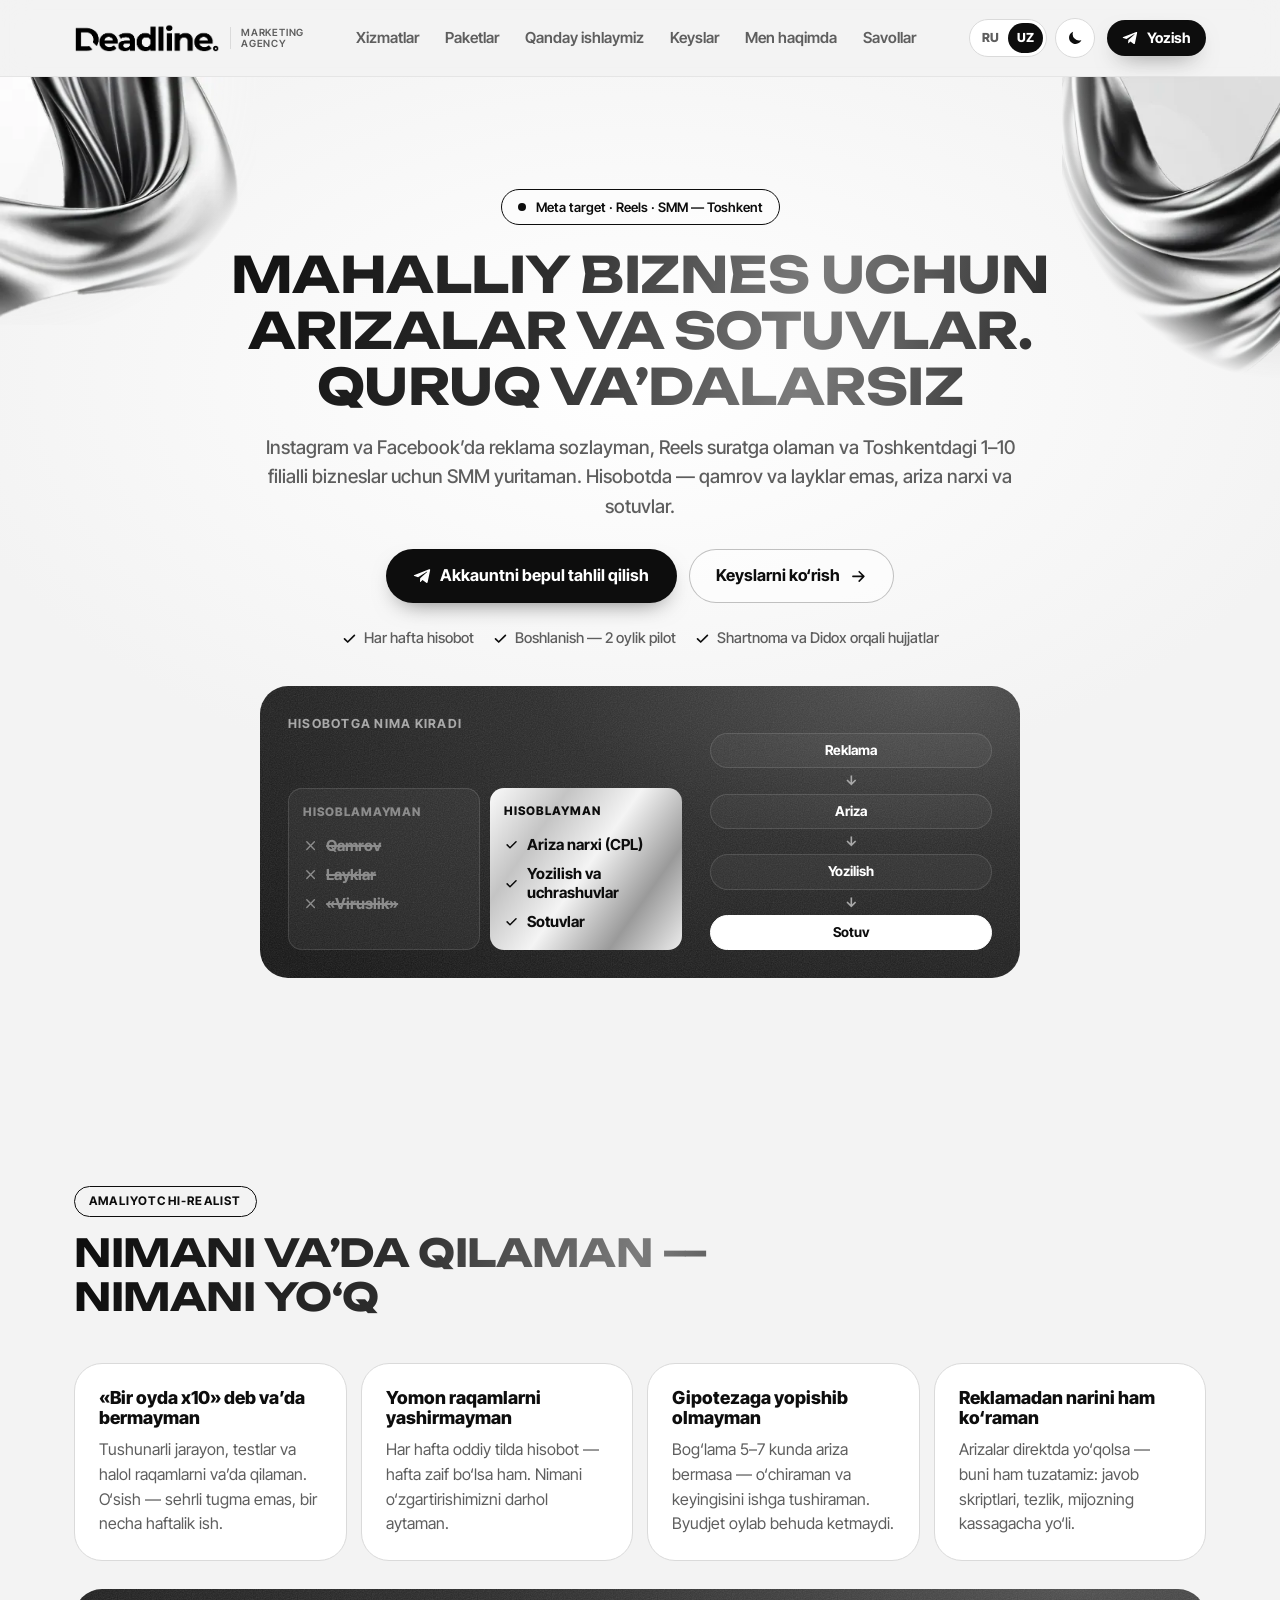
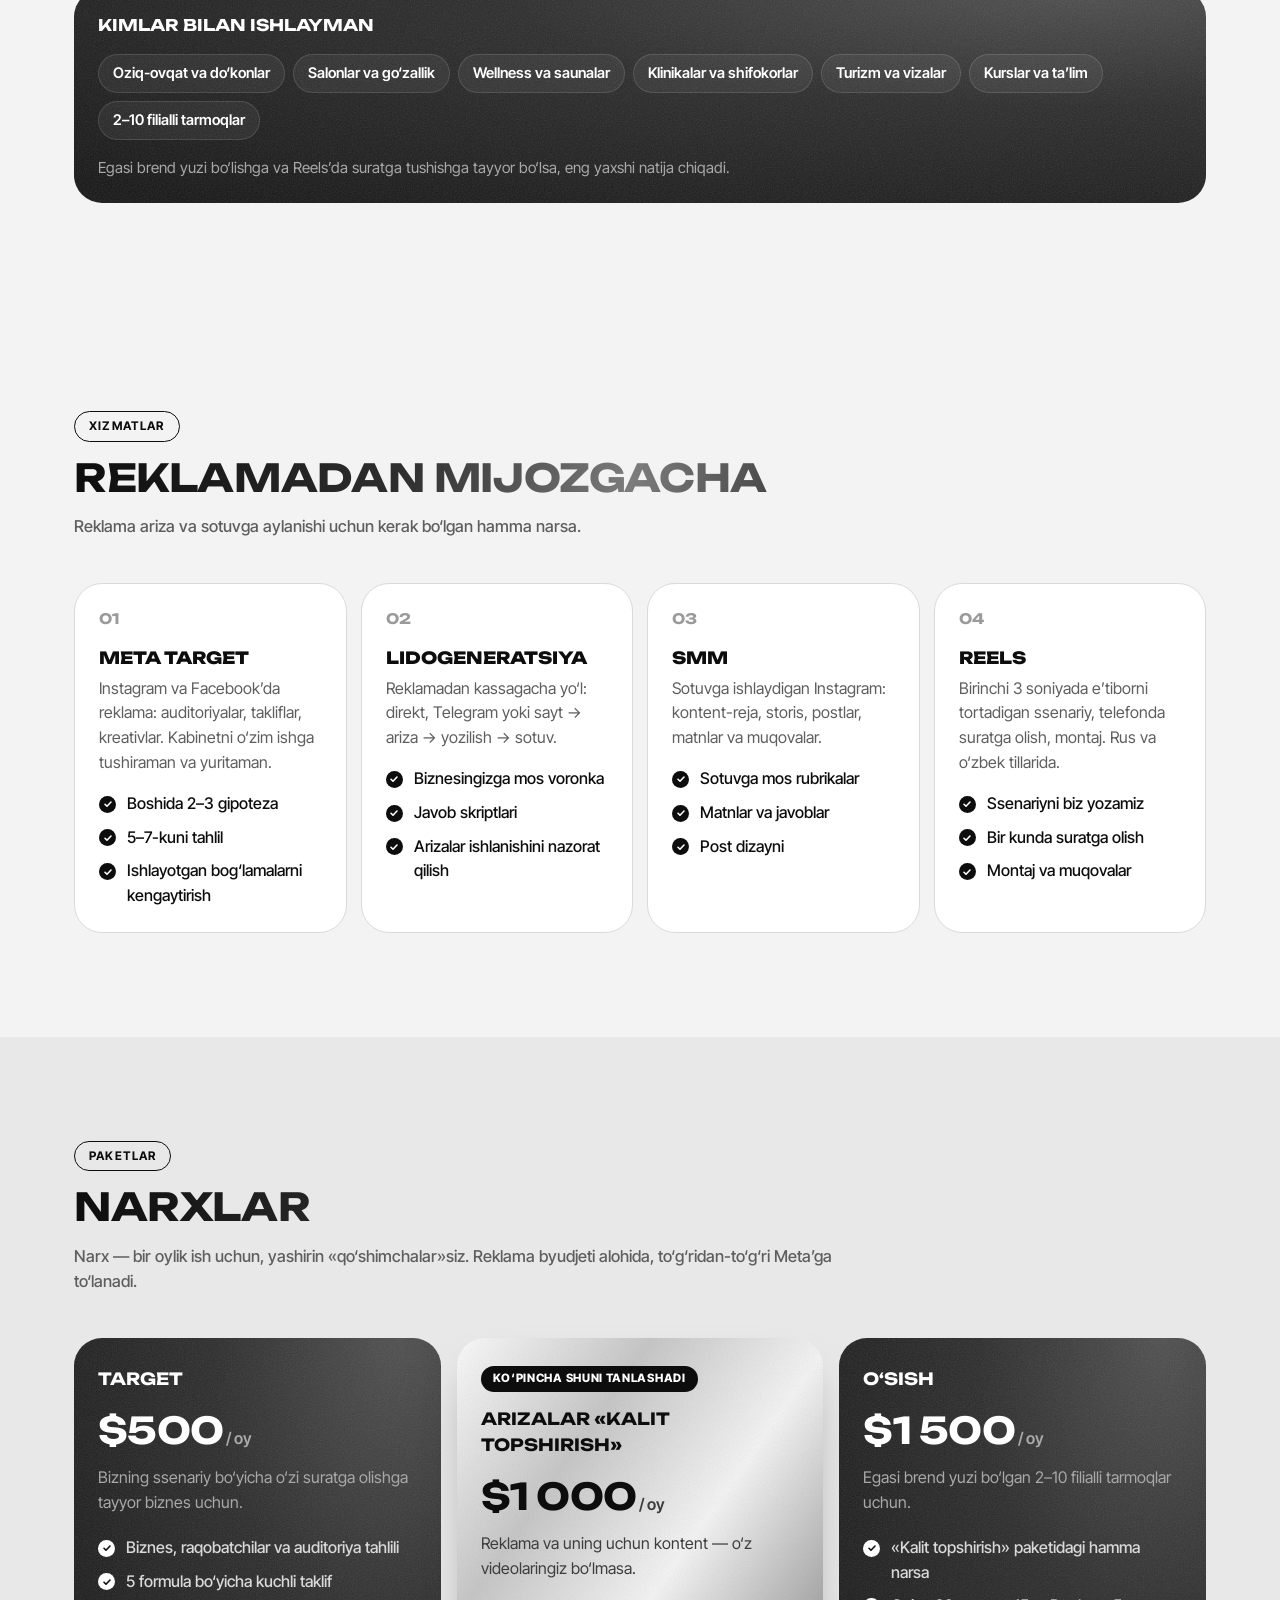
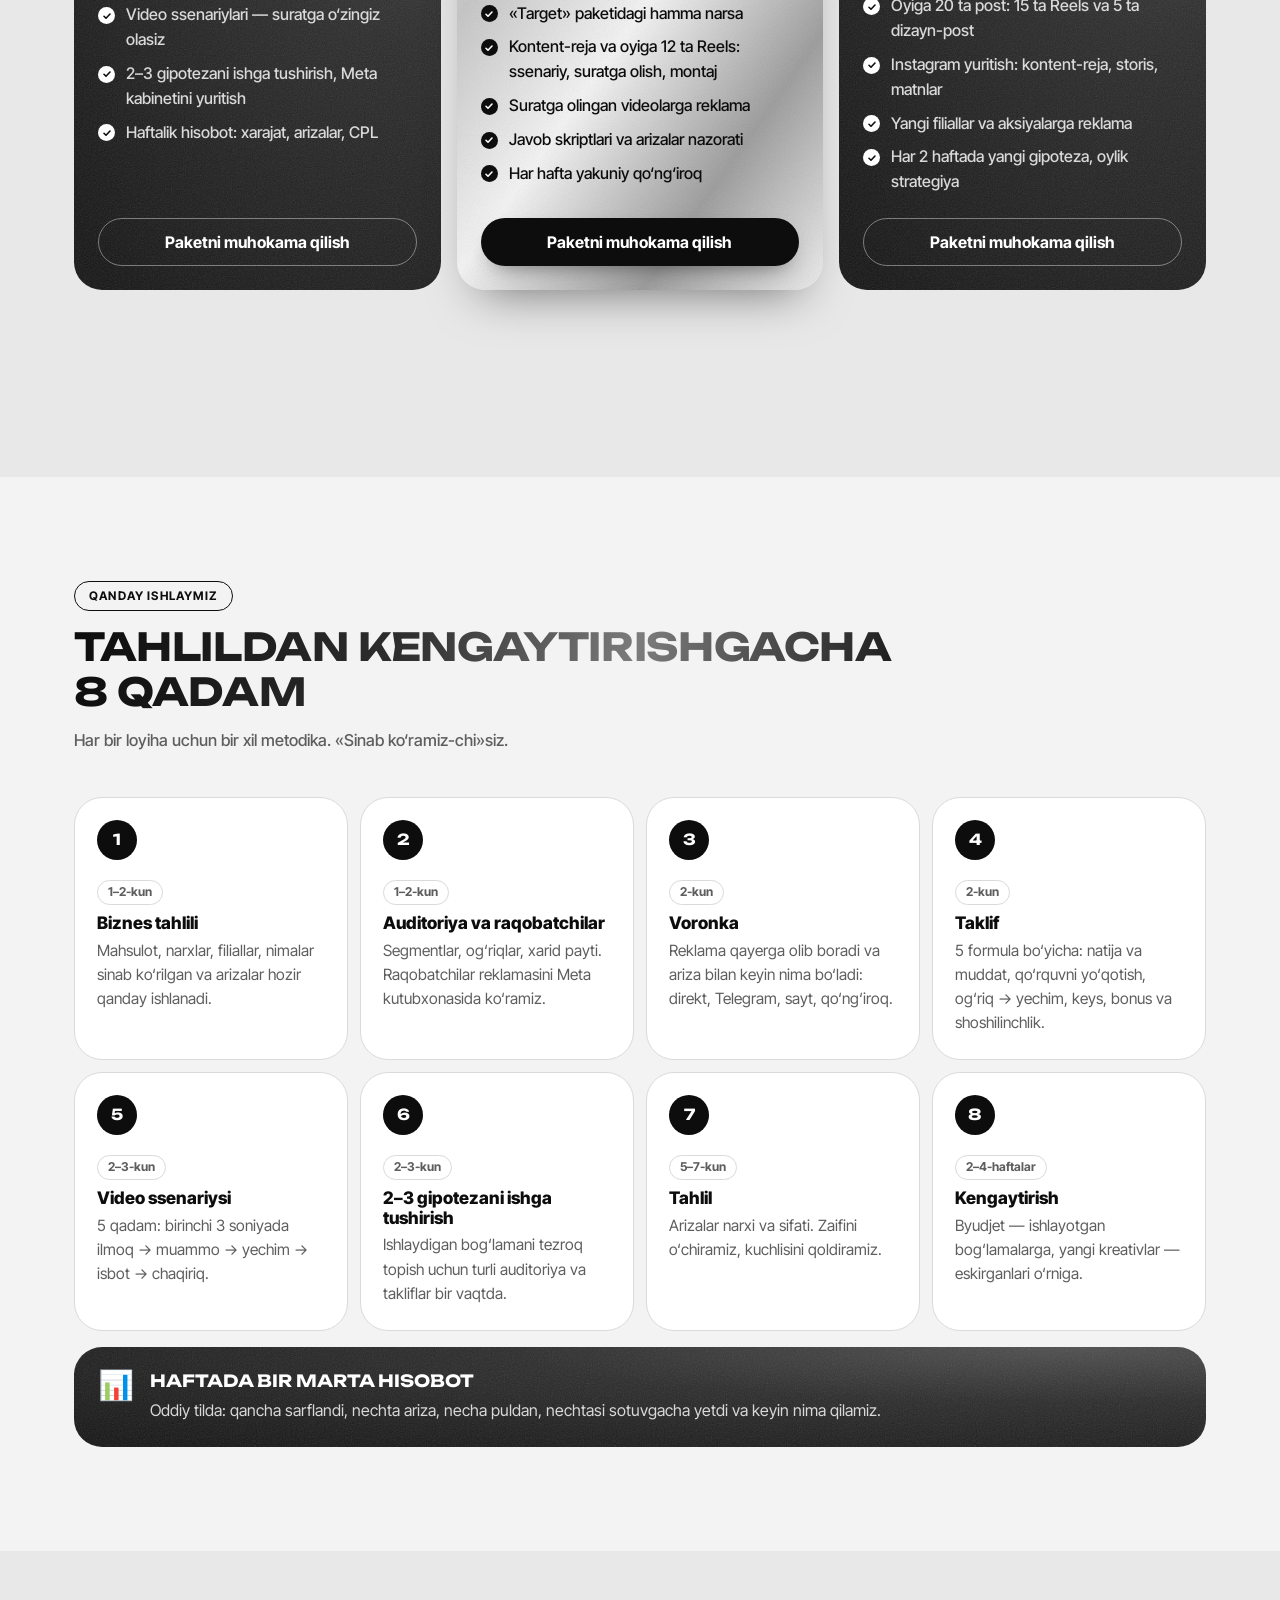
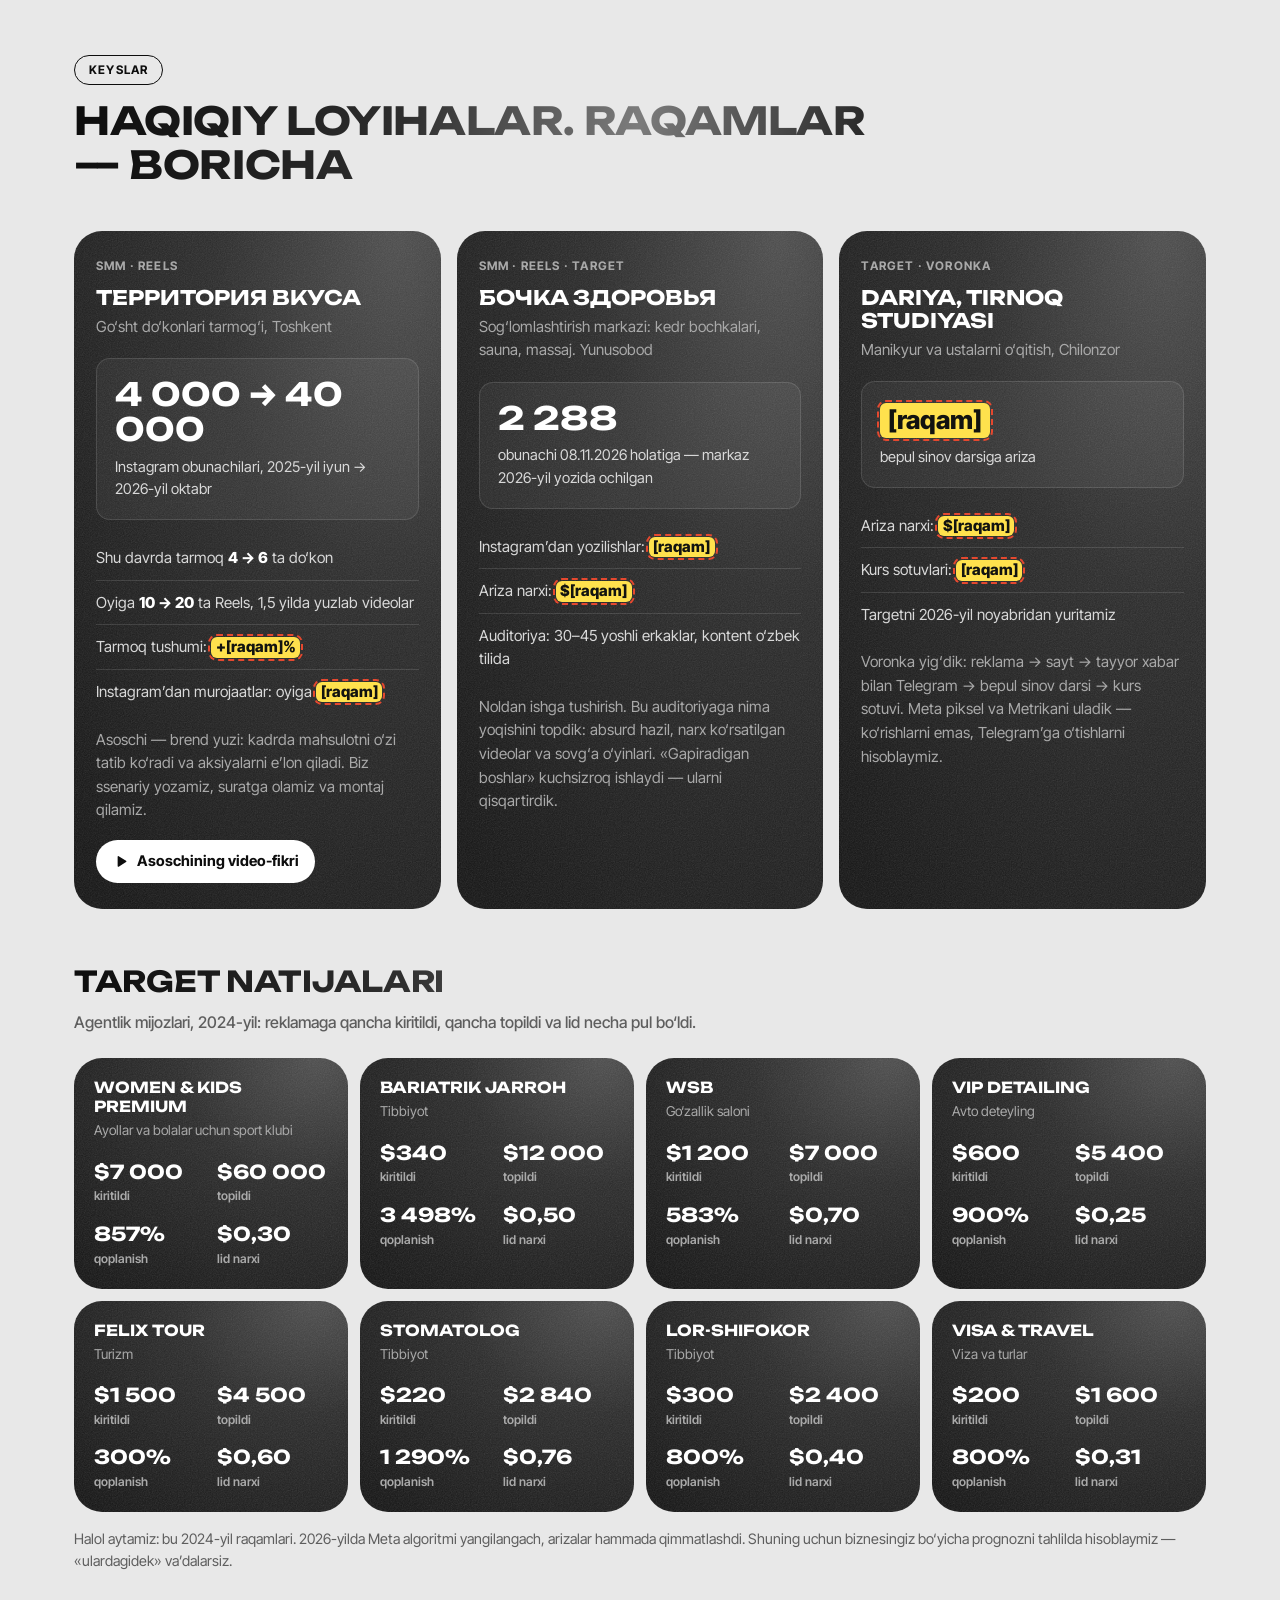
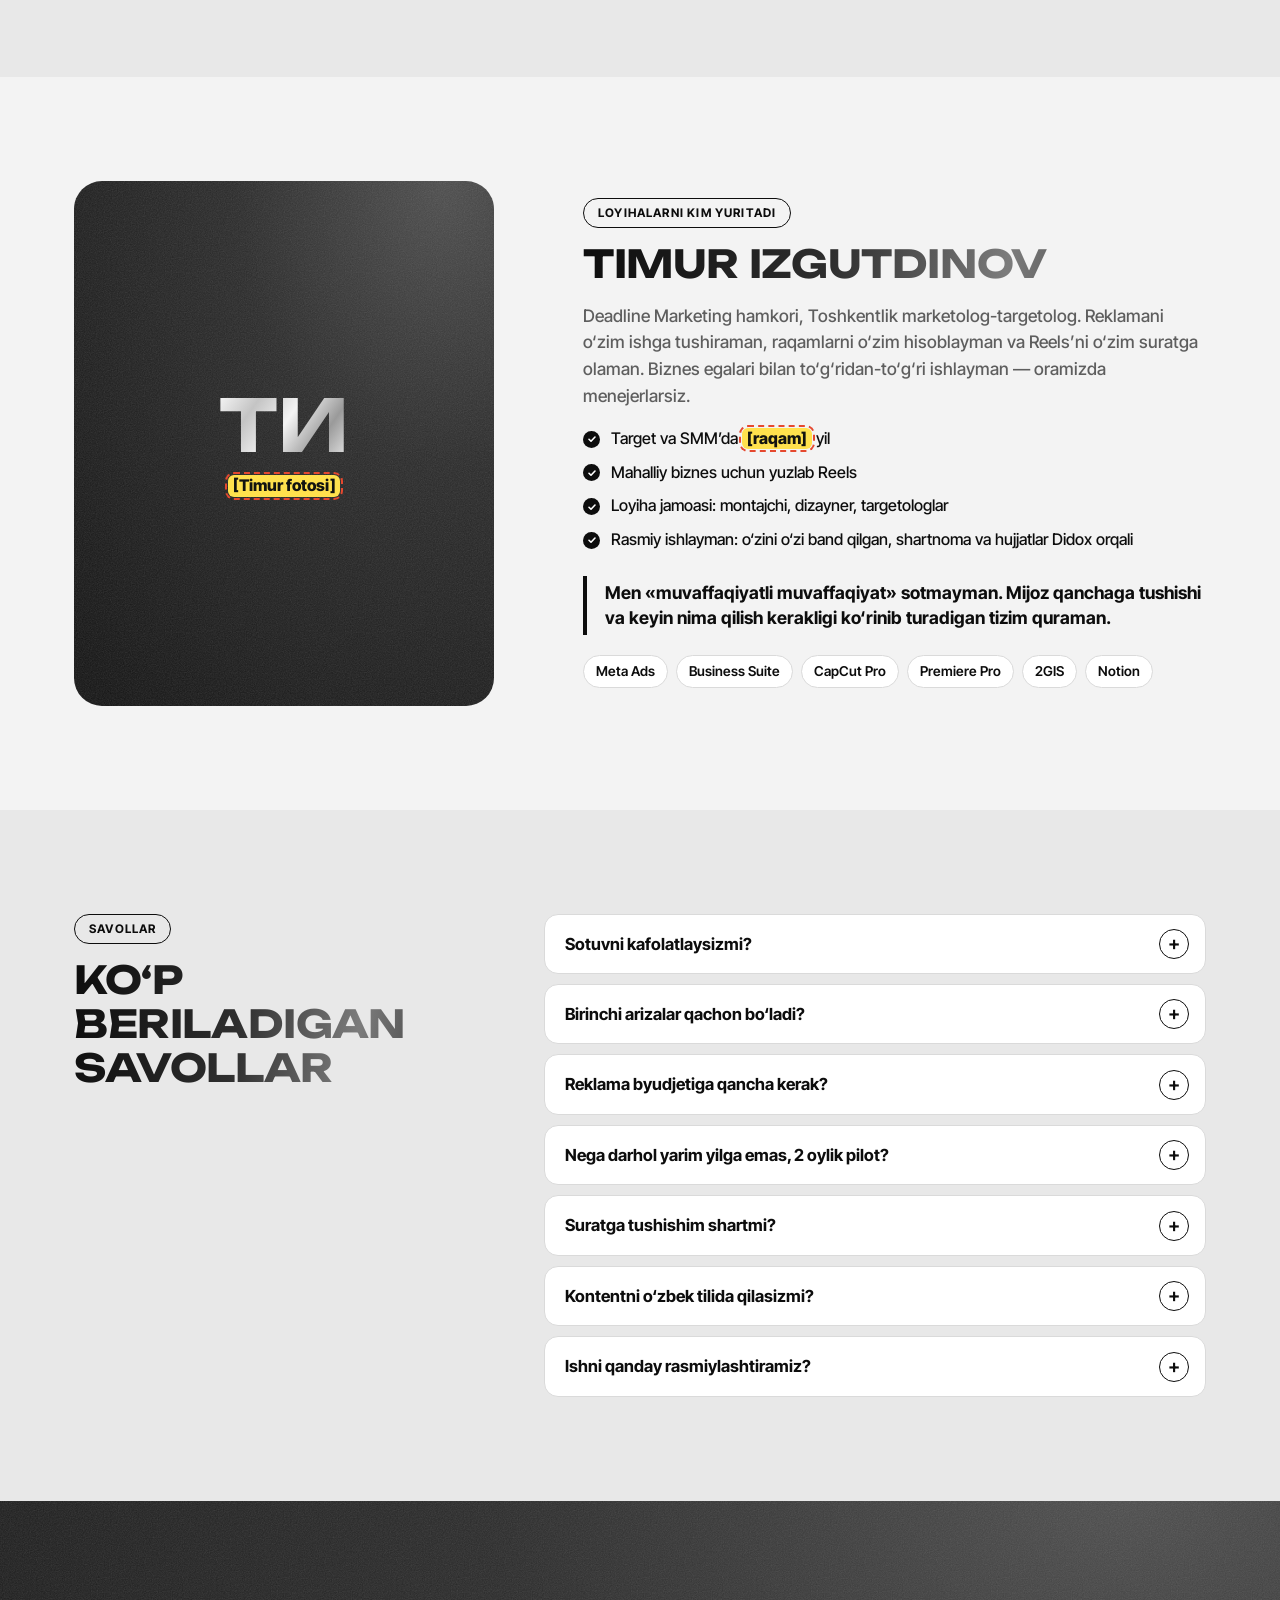
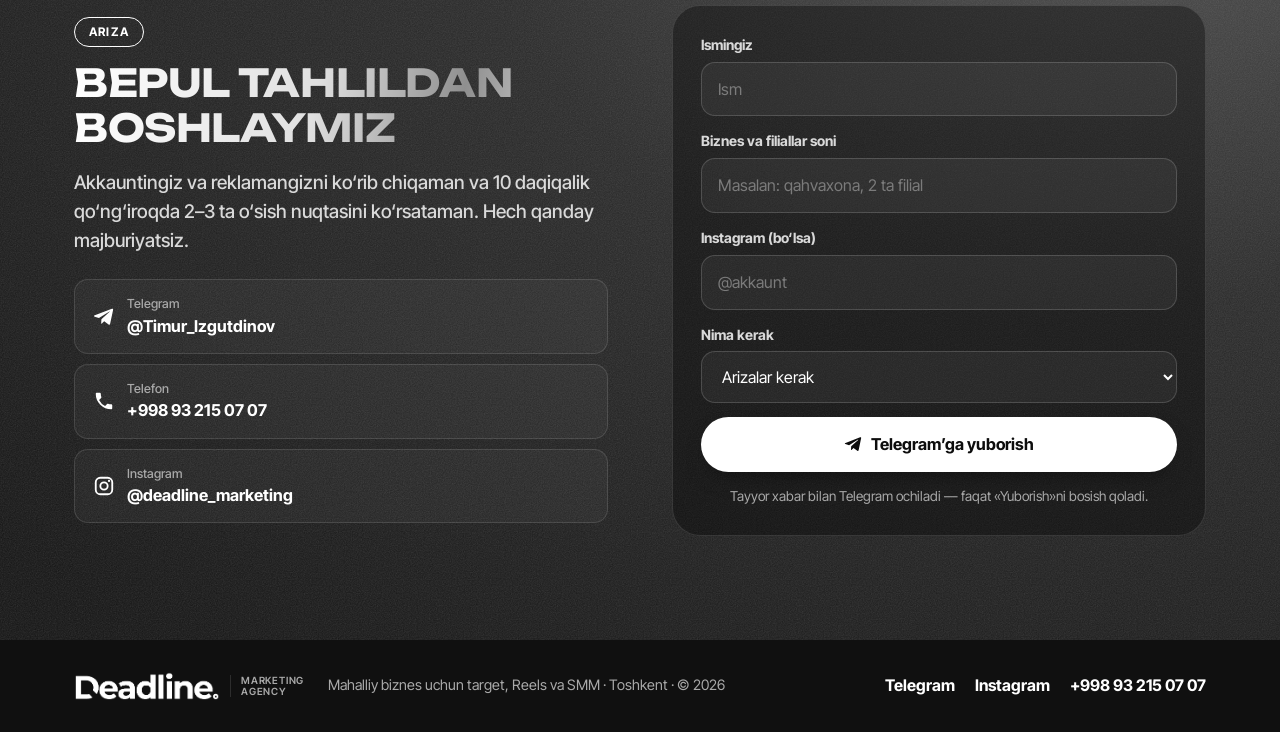
==== uz/index.html @ f88beae6 "Сайт Deadline Marketing: RU и UZ, светлая и тёмная тема Co-Authored-By: Claude Opus 5.5 <noreply@ant" ====
<!doctype html>
<html lang="uz">
<head>
  <meta charset="utf-8">
  <meta name="viewport" content="width=device-width, initial-scale=1">
  <title>Deadline Marketing — Toshkentdagi biznes uchun target, Reels va arizalar</title>
  <meta name="description" content="Deadline Marketing — Toshkentdagi mahalliy biznes uchun lidogeneratsiya: Instagram va Facebook’da target reklama, Reels, SMM. Qamrovni emas, ariza narxi va sotuvni hisoblaymiz.">
  <meta property="og:type" content="website">
  <meta property="og:site_name" content="Deadline Marketing">
  <meta property="og:title" content="Deadline Marketing — Toshkentdagi mahalliy biznes uchun arizalar va sotuvlar">
  <meta property="og:description" content="Meta target, Reels va SMM. Har hafta hisobot: qancha sarflandi, nechta ariza, necha puldan.">
  <meta name="theme-color" content="#f3f3f3">
  <link rel="icon" type="image/png" href="../img/favicon.png">
  <link rel="apple-touch-icon" href="../img/favicon.png">
  <link rel="preconnect" href="https://fonts.googleapis.com">
  <link rel="preconnect" href="https://fonts.gstatic.com" crossorigin>
  <link rel="stylesheet" href="https://fonts.googleapis.com/css2?family=Inter+Tight:wght@400;500;600;700;800&family=Unbounded:wght@500;700&display=swap">
  <link rel="stylesheet" href="../styles.css">
  <link rel="alternate" hreflang="ru" href="https://casper101011.github.io/deadline-marketing/">
  <link rel="alternate" hreflang="uz" href="https://casper101011.github.io/deadline-marketing/uz/">
  <script>(function(){var d=document.documentElement,t=null;d.classList.add('js');try{t=localStorage.getItem('theme')}catch(e){}if(t!=='dark'&&t!=='light')t=window.matchMedia&&matchMedia('(prefers-color-scheme: dark)').matches?'dark':'light';d.setAttribute('data-theme',t)})();</script>
</head>
<body>
  <!-- Ikonkalar -->
  <svg width="0" height="0" style="position:absolute" aria-hidden="true">
    <symbol id="i-tg" viewBox="0 0 24 24"><path fill="currentColor" d="M21.9 4.3 18.7 19.4c-.2 1-.9 1.3-1.7.8l-4.8-3.6-2.3 2.2c-.3.3-.5.5-1 .5l.3-4.9 8.9-8c.4-.3-.1-.5-.6-.2L6.5 13.1l-4.7-1.5c-1-.3-1-1 .2-1.5L20.6 3c.9-.3 1.6.2 1.3 1.3z"/></symbol>
    <symbol id="i-phone" viewBox="0 0 24 24"><path fill="currentColor" d="M6.6 10.8a15.1 15.1 0 0 0 6.6 6.6l2.2-2.2c.3-.3.7-.4 1-.2 1.1.4 2.3.6 3.6.6.6 0 1 .4 1 1V20c0 .6-.4 1-1 1A17 17 0 0 1 3 4c0-.6.4-1 1-1h3.5c.6 0 1 .4 1 1 0 1.3.2 2.5.6 3.6.1.3 0 .7-.2 1l-2.3 2.2z"/></symbol>
    <symbol id="i-ig" viewBox="0 0 24 24"><rect x="3" y="3" width="18" height="18" rx="5" fill="none" stroke="currentColor" stroke-width="2"/><circle cx="12" cy="12" r="4" fill="none" stroke="currentColor" stroke-width="2"/><circle cx="17.5" cy="6.5" r="1.2" fill="currentColor"/></symbol>
    <symbol id="i-play" viewBox="0 0 24 24"><path fill="currentColor" d="M8 5.5v13a1 1 0 0 0 1.5.86l10.4-6.5a1 1 0 0 0 0-1.72L9.5 4.64A1 1 0 0 0 8 5.5z"/></symbol>
    <symbol id="i-arrow" viewBox="0 0 24 24"><path fill="none" stroke="currentColor" stroke-width="2" stroke-linecap="round" stroke-linejoin="round" d="M5 12h14M13 6l6 6-6 6"/></symbol>
    <symbol id="i-check" viewBox="0 0 24 24"><path fill="none" stroke="currentColor" stroke-width="2.4" stroke-linecap="round" stroke-linejoin="round" d="m5 12.5 4.5 4.5L19 7.5"/></symbol>
    <symbol id="i-sun" viewBox="0 0 24 24"><g fill="none" stroke="currentColor" stroke-width="2" stroke-linecap="round"><circle cx="12" cy="12" r="4"/><path d="M12 2v2M12 20v2M4.9 4.9l1.4 1.4M17.7 17.7l1.4 1.4M2 12h2M20 12h2M4.9 19.1l1.4-1.4M17.7 6.3l1.4-1.4"/></g></symbol>
    <symbol id="i-moon" viewBox="0 0 24 24"><path fill="currentColor" d="M20.5 14.5A8.5 8.5 0 0 1 9.5 3.5a8.5 8.5 0 1 0 11 11z"/></symbol>
    <symbol id="i-x" viewBox="0 0 24 24"><path fill="none" stroke="currentColor" stroke-width="2.2" stroke-linecap="round" d="M6 6l12 12M18 6 6 18"/></symbol>
  </svg>

  <header class="site-header">
    <div class="container header-inner">
      <a class="logo" href="#top" aria-label="Deadline Marketing — bosh sahifa">
        <img src="../img/logo-deadline.png" alt="Deadline Marketing" width="339" height="65">
        <span class="logo-sub">Marketing<br>Agency</span>
      </a>
      <nav class="nav" id="nav" aria-label="Bo‘limlar">
        <a href="#services">Xizmatlar</a>
        <a href="#pricing">Paketlar</a>
        <a href="#process">Qanday ishlaymiz</a>
        <a href="#cases">Keyslar</a>
        <a href="#about">Men haqimda</a>
        <a href="#faq">Savollar</a>
      </nav>
      <div class="header-tools">
        <div class="lang" aria-label="Til"><a href="../index.html" lang="ru">RU</a><a href="index.html" aria-current="page" lang="uz">UZ</a></div>
        <button class="theme-toggle" type="button" aria-label="Mavzuni almashtirish: yorug‘ / qorong‘i">
          <svg class="ico i-moon" aria-hidden="true"><use href="#i-moon"/></svg><svg class="ico i-sun" aria-hidden="true"><use href="#i-sun"/></svg>
        </button>
      </div>
      <a class="btn btn-accent btn-sm header-cta" href="https://t.me/Timur_Izgutdinov" data-tg data-tg-text="Assalomu alaykum! Biznesim uchun reklamani muhokama qilmoqchiman." target="_blank" rel="noopener">
        <svg class="ico" aria-hidden="true"><use href="#i-tg"/></svg><span>Yozish</span>
      </a>
      <button class="burger" type="button" aria-label="Menyu" aria-expanded="false" aria-controls="nav">
        <span></span><span></span>
      </button>
    </div>
  </header>

  <main id="top">
    <!-- 1. Birinchi ekran -->
    <section class="hero">
      <img class="chrome chrome-l" src="../img/chrome-left.webp" alt="" width="330" height="320">
      <img class="chrome chrome-r" src="../img/chrome-right.webp" alt="" width="280" height="395">
      <div class="container hero-grid">
        <div class="hero-text">
          <p class="eyebrow"><span class="pulse" aria-hidden="true"></span>Meta target · Reels · SMM — Toshkent</p>
          <h1>Mahalliy biznes uchun arizalar va sotuvlar. <span class="hl">Quruq va’dalarsiz</span></h1>
          <p class="lead">Instagram va Facebook’da reklama sozlayman, Reels suratga olaman va Toshkentdagi 1–10 filialli bizneslar uchun SMM yuritaman. Hisobotda — qamrov va layklar emas, ariza narxi va sotuvlar.</p>
          <div class="hero-actions">
            <a class="btn btn-accent btn-lg" href="https://t.me/Timur_Izgutdinov" data-tg data-tg-text="Assalomu alaykum! Akkauntimni bepul tahlil qilib berishingizni istayman." target="_blank" rel="noopener">
              <svg class="ico" aria-hidden="true"><use href="#i-tg"/></svg>Akkauntni bepul tahlil qilish
            </a>
            <a class="btn btn-ghost btn-lg" href="#cases">Keyslarni ko‘rish<svg class="ico" aria-hidden="true"><use href="#i-arrow"/></svg></a>
          </div>
          <ul class="hero-facts">
            <li><svg class="ico" aria-hidden="true"><use href="#i-check"/></svg>Har hafta hisobot</li>
            <li><svg class="ico" aria-hidden="true"><use href="#i-check"/></svg>Boshlanish — 2 oylik pilot</li>
            <li><svg class="ico" aria-hidden="true"><use href="#i-check"/></svg>Shartnoma va Didox orqali hujjatlar</li>
          </ul>
        </div>

        <aside class="hero-card panel" aria-label="Nimani hisoblayman">
          <p class="hero-card-title">Hisobotga nima kiradi</p>
          <div class="vs">
            <div class="vs-col vs-no">
              <p class="vs-label">Hisoblamayman</p>
              <ul>
                <li><svg class="ico" aria-hidden="true"><use href="#i-x"/></svg><s>Qamrov</s></li>
                <li><svg class="ico" aria-hidden="true"><use href="#i-x"/></svg><s>Layklar</s></li>
                <li><svg class="ico" aria-hidden="true"><use href="#i-x"/></svg><s>«Viruslik»</s></li>
              </ul>
            </div>
            <div class="vs-col vs-yes">
              <p class="vs-label">Hisoblayman</p>
              <ul>
                <li><svg class="ico" aria-hidden="true"><use href="#i-check"/></svg>Ariza narxi (CPL)</li>
                <li><svg class="ico" aria-hidden="true"><use href="#i-check"/></svg>Yozilish va uchrashuvlar</li>
                <li><svg class="ico" aria-hidden="true"><use href="#i-check"/></svg>Sotuvlar</li>
              </ul>
            </div>
          </div>
          <div class="funnel" aria-label="Voronka">
            <span>Reklama</span><i aria-hidden="true">→</i><span>Ariza</span><i aria-hidden="true">→</i><span>Yozilish</span><i aria-hidden="true">→</i><span class="funnel-end">Sotuv</span>
          </div>
        </aside>
      </div>
    </section>

    <!-- 2. Amaliyotchi-realist -->
    <section class="section realist">
      <div class="container">
        <div class="section-head">
          <p class="kicker">Amaliyotchi-realist</p>
          <h2>Nimani va’da qilaman — nimani yo‘q</h2>
        </div>
        <div class="grid-4">
          <article class="mini-card reveal">
            <h3>«Bir oyda x10» deb va’da bermayman</h3>
            <p>Tushunarli jarayon, testlar va halol raqamlarni va’da qilaman. O‘sish — sehrli tugma emas, bir necha haftalik ish.</p>
          </article>
          <article class="mini-card reveal">
            <h3>Yomon raqamlarni yashirmayman</h3>
            <p>Har hafta oddiy tilda hisobot — hafta zaif bo‘lsa ham. Nimani o‘zgartirishimizni darhol aytaman.</p>
          </article>
          <article class="mini-card reveal">
            <h3>Gipotezaga yopishib olmayman</h3>
            <p>Bog‘lama 5–7 kunda ariza bermasa — o‘chiraman va keyingisini ishga tushiraman. Byudjet oylab behuda ketmaydi.</p>
          </article>
          <article class="mini-card reveal">
            <h3>Reklamadan narini ham ko‘raman</h3>
            <p>Arizalar direktda yo‘qolsa — buni ham tuzatamiz: javob skriptlari, tezlik, mijozning kassagacha yo‘li.</p>
          </article>
        </div>
        <div class="for-whom panel reveal">
          <p class="for-title">Kimlar bilan ishlayman</p>
          <ul class="chips">
            <li>Oziq-ovqat va do‘konlar</li>
            <li>Salonlar va go‘zallik</li>
            <li>Wellness va saunalar</li>
            <li>Klinikalar va shifokorlar</li>
            <li>Turizm va vizalar</li>
            <li>Kurslar va ta’lim</li>
            <li>2–10 filialli tarmoqlar</li>
          </ul>
          <p class="for-note">Egasi brend yuzi bo‘lishga va Reels’da suratga tushishga tayyor bo‘lsa, eng yaxshi natija chiqadi.</p>
        </div>
      </div>
    </section>

    <!-- 3. Xizmatlar -->
    <section class="section" id="services">
      <div class="container">
        <div class="section-head">
          <p class="kicker">Xizmatlar</p>
          <h2>Reklamadan mijozgacha</h2>
          <p class="section-sub">Reklama ariza va sotuvga aylanishi uchun kerak bo‘lgan hamma narsa.</p>
        </div>
        <div class="grid-4 services">
          <article class="service reveal">
            <span class="service-num">01</span>
            <h3>Meta target</h3>
            <p>Instagram va Facebook’da reklama: auditoriyalar, takliflar, kreativlar. Kabinetni o‘zim ishga tushiraman va yuritaman.</p>
            <ul class="ticks">
              <li>Boshida 2–3 gipoteza</li>
              <li>5–7-kuni tahlil</li>
              <li>Ishlayotgan bog‘lamalarni kengaytirish</li>
            </ul>
          </article>
          <article class="service reveal">
            <span class="service-num">02</span>
            <h3>Lidogeneratsiya</h3>
            <p>Reklamadan kassagacha yo‘l: direkt, Telegram yoki sayt → ariza → yozilish → sotuv.</p>
            <ul class="ticks">
              <li>Biznesingizga mos voronka</li>
              <li>Javob skriptlari</li>
              <li>Arizalar ishlanishini nazorat qilish</li>
            </ul>
          </article>
          <article class="service reveal">
            <span class="service-num">03</span>
            <h3>SMM</h3>
            <p>Sotuvga ishlaydigan Instagram: kontent-reja, storis, postlar, matnlar va muqovalar.</p>
            <ul class="ticks">
              <li>Sotuvga mos rubrikalar</li>
              <li>Matnlar va javoblar</li>
              <li>Post dizayni</li>
            </ul>
          </article>
          <article class="service reveal">
            <span class="service-num">04</span>
            <h3>Reels</h3>
            <p>Birinchi 3 soniyada e’tiborni tortadigan ssenariy, telefonda suratga olish, montaj. Rus va o‘zbek tillarida.</p>
            <ul class="ticks">
              <li>Ssenariyni biz yozamiz</li>
              <li>Bir kunda suratga olish</li>
              <li>Montaj va muqovalar</li>
            </ul>
          </article>
        </div>
      </div>
    </section>

    <!-- 4. Paketlar -->
    <section class="section section-alt" id="pricing">
      <div class="container">
        <div class="section-head">
          <p class="kicker">Paketlar</p>
          <h2>Narxlar</h2>
          <p class="section-sub">Narx — bir oylik ish uchun, yashirin «qo‘shimchalar»siz. Reklama byudjeti alohida, to‘g‘ridan-to‘g‘ri Meta’ga to‘lanadi.</p>
        </div>
        <div class="pricing">
          <article class="plan panel reveal">
            <p class="plan-name">Target</p>
            <p class="plan-price"><span>$500</span> / oy</p>
            <p class="plan-for">Bizning ssenariy bo‘yicha o‘zi suratga olishga tayyor biznes uchun.</p>
            <ul class="ticks">
              <li>Biznes, raqobatchilar va auditoriya tahlili</li>
              <li>5 formula bo‘yicha kuchli taklif</li>
              <li>Video ssenariylari — suratga o‘zingiz olasiz</li>
              <li>2–3 gipotezani ishga tushirish, Meta kabinetini yuritish</li>
              <li>Haftalik hisobot: xarajat, arizalar, CPL</li>
            </ul>
            <a class="btn btn-dark btn-block" href="https://t.me/Timur_Izgutdinov" data-tg data-tg-text="Assalomu alaykum! «Target» paketi ($500) qiziqtiradi." target="_blank" rel="noopener">Paketni muhokama qilish</a>
          </article>

          <article class="plan panel plan-featured reveal">
            <p class="plan-badge">Ko‘pincha shuni tanlashadi</p>
            <p class="plan-name">Arizalar «kalit topshirish»</p>
            <p class="plan-price"><span>$1 000</span> / oy</p>
            <p class="plan-for">Reklama va uning uchun kontent — o‘z videolaringiz bo‘lmasa.</p>
            <ul class="ticks">
              <li>«Target» paketidagi hamma narsa</li>
              <li>Kontent-reja va oyiga 12 ta Reels: ssenariy, suratga olish, montaj</li>
              <li>Suratga olingan videolarga reklama</li>
              <li>Javob skriptlari va arizalar nazorati</li>
              <li>Har hafta yakuniy qo‘ng‘iroq</li>
            </ul>
            <a class="btn btn-accent btn-block" href="https://t.me/Timur_Izgutdinov" data-tg data-tg-text="Assalomu alaykum! «Kalit topshirish» paketi ($1 000) qiziqtiradi." target="_blank" rel="noopener">Paketni muhokama qilish</a>
          </article>

          <article class="plan panel reveal">
            <p class="plan-name">O‘sish</p>
            <p class="plan-price"><span>$1 500</span> / oy</p>
            <p class="plan-for">Egasi brend yuzi bo‘lgan 2–10 filialli tarmoqlar uchun.</p>
            <ul class="ticks">
              <li>«Kalit topshirish» paketidagi hamma narsa</li>
              <li>Oyiga 20 ta post: 15 ta Reels va 5 ta dizayn-post</li>
              <li>Instagram yuritish: kontent-reja, storis, matnlar</li>
              <li>Yangi filiallar va aksiyalarga reklama</li>
              <li>Har 2 haftada yangi gipoteza, oylik strategiya</li>
            </ul>
            <a class="btn btn-dark btn-block" href="https://t.me/Timur_Izgutdinov" data-tg data-tg-text="Assalomu alaykum! «O‘sish» paketi ($1 500) qiziqtiradi." target="_blank" rel="noopener">Paketni muhokama qilish</a>
          </article>
        </div>
        <div class="pilot reveal">
          <p><strong>Qanday boshlaymiz:</strong> akkauntni bepul tahlil → 2 oylik pilot → raqamlar sizni qoniqtirsa, 6 oylik shartnoma.</p>
        </div>
      </div>
    </section>

    <!-- 5. Qanday ishlaymiz -->
    <section class="section" id="process">
      <div class="container">
        <div class="section-head">
          <p class="kicker">Qanday ishlaymiz</p>
          <h2>Tahlildan kengaytirishgacha 8 qadam</h2>
          <p class="section-sub">Har bir loyiha uchun bir xil metodika. «Sinab ko‘ramiz-chi»siz.</p>
        </div>
        <ol class="steps">
          <li class="step reveal">
            <span class="step-tag">1–2-kun</span>
            <h3>Biznes tahlili</h3>
            <p>Mahsulot, narxlar, filiallar, nimalar sinab ko‘rilgan va arizalar hozir qanday ishlanadi.</p>
          </li>
          <li class="step reveal">
            <span class="step-tag">1–2-kun</span>
            <h3>Auditoriya va raqobatchilar</h3>
            <p>Segmentlar, og‘riqlar, xarid payti. Raqobatchilar reklamasini Meta kutubxonasida ko‘ramiz.</p>
          </li>
          <li class="step reveal">
            <span class="step-tag">2-kun</span>
            <h3>Voronka</h3>
            <p>Reklama qayerga olib boradi va ariza bilan keyin nima bo‘ladi: direkt, Telegram, sayt, qo‘ng‘iroq.</p>
          </li>
          <li class="step reveal">
            <span class="step-tag">2-kun</span>
            <h3>Taklif</h3>
            <p>5 formula bo‘yicha: natija va muddat, qo‘rquvni yo‘qotish, og‘riq → yechim, keys, bonus va shoshilinchlik.</p>
          </li>
          <li class="step reveal">
            <span class="step-tag">2–3-kun</span>
            <h3>Video ssenariysi</h3>
            <p>5 qadam: birinchi 3 soniyada ilmoq → muammo → yechim → isbot → chaqiriq.</p>
          </li>
          <li class="step reveal">
            <span class="step-tag">2–3-kun</span>
            <h3>2–3 gipotezani ishga tushirish</h3>
            <p>Ishlaydigan bog‘lamani tezroq topish uchun turli auditoriya va takliflar bir vaqtda.</p>
          </li>
          <li class="step reveal">
            <span class="step-tag">5–7-kun</span>
            <h3>Tahlil</h3>
            <p>Arizalar narxi va sifati. Zaifini o‘chiramiz, kuchlisini qoldiramiz.</p>
          </li>
          <li class="step reveal">
            <span class="step-tag">2–4-haftalar</span>
            <h3>Kengaytirish</h3>
            <p>Byudjet — ishlayotgan bog‘lamalarga, yangi kreativlar — eskirganlari o‘rniga.</p>
          </li>
        </ol>
        <div class="report panel reveal">
          <div class="report-icon" aria-hidden="true">📊</div>
          <div>
            <h3>Haftada bir marta hisobot</h3>
            <p>Oddiy tilda: qancha sarflandi, nechta ariza, necha puldan, nechtasi sotuvgacha yetdi va keyin nima qilamiz.</p>
          </div>
        </div>
      </div>
    </section>

    <!-- 6. Keyslar -->
    <section class="section section-alt" id="cases">
      <div class="container">
        <div class="section-head">
          <p class="kicker">Keyslar</p>
          <h2>Haqiqiy loyihalar. Raqamlar — boricha</h2>
        </div>
        <div class="cases">
          <article class="case panel reveal">
            <p class="case-tags">SMM · Reels</p>
            <h3>Территория Вкуса</h3>
            <p class="case-sub">Go‘sht do‘konlari tarmog‘i, Toshkent</p>
            <div class="case-big">
              <p class="case-num">4 000 → 40 000</p>
              <p class="case-num-label">Instagram obunachilari, 2025-yil iyun → 2026-yil oktabr</p>
            </div>
            <ul class="case-stats">
              <li>Shu davrda tarmoq <b>4 → 6</b> ta do‘kon</li>
              <li>Oyiga <b>10 → 20</b> ta Reels, 1,5 yilda yuzlab videolar</li>
              <li>Tarmoq tushumi: <span class="ph">+[raqam]%</span></li>
              <li>Instagram’dan murojaatlar: oyiga <span class="ph">[raqam]</span></li>
            </ul>
            <p class="case-text">Asoschi — brend yuzi: kadrda mahsulotni o‘zi tatib ko‘radi va aksiyalarni e’lon qiladi. Biz ssenariy yozamiz, suratga olamiz va montaj qilamiz.</p>
            <a class="case-link" href="https://www.instagram.com/deadline_marketing/reel/DZCwzDatyb3/" target="_blank" rel="noopener"><svg class="ico" aria-hidden="true"><use href="#i-play"/></svg>Asoschining video-fikri</a>
          </article>

          <article class="case panel reveal">
            <p class="case-tags">SMM · Reels · Target</p>
            <h3>Бочка здоровья</h3>
            <p class="case-sub">Sog‘lomlashtirish markazi: kedr bochkalari, sauna, massaj. Yunusobod</p>
            <div class="case-big">
              <p class="case-num">2 288</p>
              <p class="case-num-label">obunachi 08.11.2026 holatiga — markaz 2026-yil yozida ochilgan</p>
            </div>
            <ul class="case-stats">
              <li>Instagram’dan yozilishlar: <span class="ph">[raqam]</span></li>
              <li>Ariza narxi: <span class="ph">$[raqam]</span></li>
              <li>Auditoriya: 30–45 yoshli erkaklar, kontent o‘zbek tilida</li>
            </ul>
            <p class="case-text">Noldan ishga tushirish. Bu auditoriyaga nima yoqishini topdik: absurd hazil, narx ko‘rsatilgan videolar va sovg‘a o‘yinlari. «Gapiradigan boshlar» kuchsizroq ishlaydi — ularni qisqartirdik.</p>
          </article>

          <article class="case panel reveal">
            <p class="case-tags">Target · Voronka</p>
            <h3>Dariya, tirnoq studiyasi</h3>
            <p class="case-sub">Manikyur va ustalarni o‘qitish, Chilonzor</p>
            <div class="case-big">
              <p class="case-num"><span class="ph">[raqam]</span></p>
              <p class="case-num-label">bepul sinov darsiga ariza</p>
            </div>
            <ul class="case-stats">
              <li>Ariza narxi: <span class="ph">$[raqam]</span></li>
              <li>Kurs sotuvlari: <span class="ph">[raqam]</span></li>
              <li>Targetni 2026-yil noyabridan yuritamiz</li>
            </ul>
            <p class="case-text">Voronka yig‘dik: reklama → sayt → tayyor xabar bilan Telegram → bepul sinov darsi → kurs sotuvi. Meta piksel va Metrikani uladik — ko‘rishlarni emas, Telegram’ga o‘tishlarni hisoblaymiz.</p>
          </article>
        </div>

        <!-- Target natijalari (agentlik KP’sidan) -->
        <div class="results-head reveal">
          <h3 class="title">Target natijalari</h3>
          <p>Agentlik mijozlari, 2024-yil: reklamaga qancha kiritildi, qancha topildi va lid necha pul bo‘ldi.</p>
        </div>
        <div class="results">
          <article class="result panel reveal">
            <h3>Women &amp; Kids Premium</h3>
            <p class="result-niche">Ayollar va bolalar uchun sport klubi</p>
            <dl>
              <div><dt>kiritildi</dt><dd>$7 000</dd></div>
              <div><dt>topildi</dt><dd>$60 000</dd></div>
              <div><dt>qoplanish</dt><dd>857%</dd></div>
              <div><dt>lid narxi</dt><dd>$0,30</dd></div>
            </dl>
          </article>
          <article class="result panel reveal">
            <h3>Bariatrik jarroh</h3>
            <p class="result-niche">Tibbiyot</p>
            <dl>
              <div><dt>kiritildi</dt><dd>$340</dd></div>
              <div><dt>topildi</dt><dd>$12 000</dd></div>
              <div><dt>qoplanish</dt><dd>3 498%</dd></div>
              <div><dt>lid narxi</dt><dd>$0,50</dd></div>
            </dl>
          </article>
          <article class="result panel reveal">
            <h3>WSB</h3>
            <p class="result-niche">Go‘zallik saloni</p>
            <dl>
              <div><dt>kiritildi</dt><dd>$1 200</dd></div>
              <div><dt>topildi</dt><dd>$7 000</dd></div>
              <div><dt>qoplanish</dt><dd>583%</dd></div>
              <div><dt>lid narxi</dt><dd>$0,70</dd></div>
            </dl>
          </article>
          <article class="result panel reveal">
            <h3>VIP Detailing</h3>
            <p class="result-niche">Avto deteyling</p>
            <dl>
              <div><dt>kiritildi</dt><dd>$600</dd></div>
              <div><dt>topildi</dt><dd>$5 400</dd></div>
              <div><dt>qoplanish</dt><dd>900%</dd></div>
              <div><dt>lid narxi</dt><dd>$0,25</dd></div>
            </dl>
          </article>
          <article class="result panel reveal">
            <h3>Felix Tour</h3>
            <p class="result-niche">Turizm</p>
            <dl>
              <div><dt>kiritildi</dt><dd>$1 500</dd></div>
              <div><dt>topildi</dt><dd>$4 500</dd></div>
              <div><dt>qoplanish</dt><dd>300%</dd></div>
              <div><dt>lid narxi</dt><dd>$0,60</dd></div>
            </dl>
          </article>
          <article class="result panel reveal">
            <h3>Stomatolog</h3>
            <p class="result-niche">Tibbiyot</p>
            <dl>
              <div><dt>kiritildi</dt><dd>$220</dd></div>
              <div><dt>topildi</dt><dd>$2 840</dd></div>
              <div><dt>qoplanish</dt><dd>1 290%</dd></div>
              <div><dt>lid narxi</dt><dd>$0,76</dd></div>
            </dl>
          </article>
          <article class="result panel reveal">
            <h3>LOR-shifokor</h3>
            <p class="result-niche">Tibbiyot</p>
            <dl>
              <div><dt>kiritildi</dt><dd>$300</dd></div>
              <div><dt>topildi</dt><dd>$2 400</dd></div>
              <div><dt>qoplanish</dt><dd>800%</dd></div>
              <div><dt>lid narxi</dt><dd>$0,40</dd></div>
            </dl>
          </article>
          <article class="result panel reveal">
            <h3>Visa &amp; Travel</h3>
            <p class="result-niche">Viza va turlar</p>
            <dl>
              <div><dt>kiritildi</dt><dd>$200</dd></div>
              <div><dt>topildi</dt><dd>$1 600</dd></div>
              <div><dt>qoplanish</dt><dd>800%</dd></div>
              <div><dt>lid narxi</dt><dd>$0,31</dd></div>
            </dl>
          </article>
        </div>
        <p class="results-note reveal">Halol aytamiz: bu 2024-yil raqamlari. 2026-yilda Meta algoritmi yangilangach, arizalar hammada qimmatlashdi. Shuning uchun biznesingiz bo‘yicha prognozni tahlilda hisoblaymiz — «ulardagidek» va’dalarsiz.</p>
      </div>
    </section>

    <!-- 7. Men haqimda -->
    <section class="section" id="about">
      <div class="container about">
        <div class="about-photo reveal">
          <div class="photo-ph panel">
            <span class="photo-initials">ТИ</span>
            <span class="ph">[Timur fotosi]</span>
          </div>
        </div>
        <div class="about-text reveal">
          <p class="kicker">Loyihalarni kim yuritadi</p>
          <h2>Timur Izgutdinov</h2>
          <p class="about-lead">Deadline Marketing hamkori, Toshkentlik marketolog-targetolog. Reklamani o‘zim ishga tushiraman, raqamlarni o‘zim hisoblayman va Reels’ni o‘zim suratga olaman. Biznes egalari bilan to‘g‘ridan-to‘g‘ri ishlayman — oramizda menejerlarsiz.</p>
          <ul class="ticks">
            <li>Target va SMM’da <span class="ph">[raqam]</span> yil</li>
            <li>Mahalliy biznes uchun yuzlab Reels</li>
            <li>Loyiha jamoasi: montajchi, dizayner, targetologlar</li>
            <li>Rasmiy ishlayman: o‘zini o‘zi band qilgan, shartnoma va hujjatlar Didox orqali</li>
          </ul>
          <blockquote class="quote">Men «muvaffaqiyatli muvaffaqiyat» sotmayman. Mijoz qanchaga tushishi va keyin nima qilish kerakligi ko‘rinib turadigan tizim quraman.</blockquote>
          <ul class="chips chips-sm" aria-label="Asboblar">
            <li>Meta Ads</li><li>Business Suite</li><li>CapCut Pro</li><li>Premiere Pro</li><li>2GIS</li><li>Notion</li>
          </ul>
        </div>
      </div>
    </section>

    <!-- 8. Savollar -->
    <section class="section section-alt" id="faq">
      <div class="container faq-wrap">
        <div class="section-head">
          <p class="kicker">Savollar</p>
          <h2>Ko‘p beriladigan savollar</h2>
        </div>
        <div class="faq">
          <details>
            <summary>Sotuvni kafolatlaysizmi?</summary>
            <p>Jarayon va har haftalik halol raqamlarni kafolatlayman. Sotuv sizga ham bog‘liq: javob tezligi, narx, servis. Shuning uchun faqat reklamani emas, butun voronkani ko‘raman.</p>
          </details>
          <details>
            <summary>Birinchi arizalar qachon bo‘ladi?</summary>
            <p>Birinchi ma’lumotlar — ishga tushirilgandan keyingi dastlabki kunlarda. Gipotezalar bo‘yicha xulosani 5–7-kuni qilamiz. Ishlaydigan bog‘lamani 2 oylik pilot davomida izlaymiz.</p>
          </details>
          <details>
            <summary>Reklama byudjetiga qancha kerak?</summary>
            <p>Tahlildan keyin qo‘ng‘iroqda hisoblaymiz — sohangiz va mahsulot narxidan kelib chiqib. Byudjetni to‘g‘ridan-to‘g‘ri Meta’ga to‘laysiz, u paket narxiga kirmaydi.</p>
          </details>
          <details>
            <summary>Nega darhol yarim yilga emas, 2 oylik pilot?</summary>
            <p>Uzoq majburiyatlardan oldin raqamlarni ko‘rishingiz uchun. Natija qoniqtirsa — 6 oyga uzaytiramiz. Bo‘lmasa — xafagarchiliksiz xayrlashamiz.</p>
          </details>
          <details>
            <summary>Suratga tushishim shartmi?</summary>
            <p>Yo‘q, lekin egasi kadrda bo‘lsa, kontent kuchliroq ishlaydi — buni «Территория Вкуса» keysida ko‘rish mumkin. Istamasangiz, mahsulot, jarayon va jamoani suratga olamiz.</p>
          </details>
          <details>
            <summary>Kontentni o‘zbek tilida qilasizmi?</summary>
            <p>Ha. Masalan, «Бочка здоровья»da butun kontent o‘zbek tilida. Tilni auditoriyangizga qarab tanlaymiz.</p>
          </details>
          <details>
            <summary>Ishni qanday rasmiylashtiramiz?</summary>
            <p>Shartnoma, rasmiy to‘lov (men o‘zini o‘zi band qilganman), yakuniy hujjatlar Didox orqali.</p>
          </details>
        </div>
      </div>
    </section>

    <!-- 9. Ariza -->
    <section class="section section-dark contact" id="contact">
      <div class="container contact-grid">
        <div class="contact-text">
          <p class="kicker">Ariza</p>
          <h2>Bepul tahlildan boshlaymiz</h2>
          <p class="lead">Akkauntingiz va reklamangizni ko‘rib chiqaman va 10 daqiqalik qo‘ng‘iroqda 2–3 ta o‘sish nuqtasini ko‘rsataman. Hech qanday majburiyatsiz.</p>
          <div class="contacts">
            <a href="https://t.me/Timur_Izgutdinov" data-tg data-tg-text="Assalomu alaykum! Akkauntimni bepul tahlil qilib berishingizni istayman." target="_blank" rel="noopener">
              <svg class="ico" aria-hidden="true"><use href="#i-tg"/></svg><span><small>Telegram</small>@Timur_Izgutdinov</span>
            </a>
            <a href="tel:+998932150707">
              <svg class="ico" aria-hidden="true"><use href="#i-phone"/></svg><span><small>Telefon</small>+998 93 215 07 07</span>
            </a>
            <a href="https://www.instagram.com/deadline_marketing/" target="_blank" rel="noopener">
              <svg class="ico" aria-hidden="true"><use href="#i-ig"/></svg><span><small>Instagram</small>@deadline_marketing</span>
            </a>
          </div>
        </div>
        <form class="form" id="lead-form" novalidate>
          <label class="field">
            <span>Ismingiz</span>
            <input type="text" name="name" autocomplete="name" required placeholder="Ism">
          </label>
          <label class="field">
            <span>Biznes va filiallar soni</span>
            <input type="text" name="business" required placeholder="Masalan: qahvaxona, 2 ta filial">
          </label>
          <label class="field">
            <span>Instagram (bo‘lsa)</span>
            <input type="text" name="instagram" placeholder="@akkaunt">
          </label>
          <label class="field">
            <span>Nima kerak</span>
            <select name="need">
              <option>Arizalar kerak</option>
              <option>Reels va kontent kerak</option>
              <option>Hammasi birga</option>
              <option>Hali bilmayman — tahlil kerak</option>
            </select>
          </label>
          <p class="form-error" id="form-error" role="alert" hidden>Ism va biznesni to‘ldiring — shunda tahlil aniq bo‘ladi.</p>
          <button class="btn btn-accent btn-lg btn-block" type="submit">
            <svg class="ico" aria-hidden="true"><use href="#i-tg"/></svg>Telegram’ga yuborish
          </button>
          <p class="form-note">Tayyor xabar bilan Telegram ochiladi — faqat «Yuborish»ni bosish qoladi.</p>
        </form>
      </div>
    </section>
  </main>

  <footer class="site-footer">
    <div class="container footer-inner">
      <a class="logo logo-light" href="#top" aria-label="Deadline Marketing — yuqoriga">
        <img src="../img/logo-deadline.png" alt="Deadline Marketing" width="339" height="65" loading="lazy">
        <span class="logo-sub">Marketing<br>Agency</span>
      </a>
      <p class="footer-meta">Mahalliy biznes uchun target, Reels va SMM · Toshkent · © <span id="year">2026</span></p>
      <p class="footer-links">
        <a href="https://t.me/Timur_Izgutdinov" data-tg target="_blank" rel="noopener">Telegram</a>
        <a href="https://www.instagram.com/deadline_marketing/" target="_blank" rel="noopener">Instagram</a>
        <a href="tel:+998932150707">+998 93 215 07 07</a>
      </p>
    </div>
  </footer>

  <!-- Telefonda pastki tugma -->
  <div class="sticky-cta" id="sticky-cta" aria-hidden="true">
    <a class="btn btn-accent btn-block" href="https://t.me/Timur_Izgutdinov" data-tg data-tg-text="Assalomu alaykum! Akkauntimni bepul tahlil qilib berishingizni istayman." target="_blank" rel="noopener" tabindex="-1">
      <svg class="ico" aria-hidden="true"><use href="#i-tg"/></svg>Telegram’da bepul tahlil
    </a>
  </div>

  <script src="../script.js" defer></script>
</body>
</html>
---- styles.css ----
/* =========================================================
   Deadline Marketing — стиль из КП агентства:
   чёрно-белый «хром», широкий шрифт заголовков капсом,
   тёмные зернистые карточки на светлом фоне.
   ========================================================= */
:root {
  --bg: #f3f3f3;
  --bg-2: #e8e8e8;
  --card: #ffffff;
  --ink: #0d0d0d;
  --muted: #5e5e5e;
  --line: #dadada;
  --dark: #101010;
  --dark-muted: #a9a9a9;
  --dark-text: #d9d9d9;
  --dark-line: rgba(255,255,255,.12);
  --chrome: linear-gradient(125deg, #fbfbfb 0%, #c4c4c4 26%, #f4f4f4 50%, #9a9a9a 76%, #ececec 100%);
  --noise: url("data:image/svg+xml,%3Csvg xmlns='http://www.w3.org/2000/svg' width='180' height='180'%3E%3Cfilter id='n'%3E%3CfeTurbulence type='fractalNoise' baseFrequency='.85' numOctaves='3' stitchTiles='stitch'/%3E%3CfeColorMatrix type='saturate' values='0'/%3E%3C/filter%3E%3Crect width='100%25' height='100%25' filter='url(%23n)' opacity='.16'/%3E%3C/svg%3E");
  --panel-bg: var(--noise), radial-gradient(120% 130% at 88% 0%, #4d4d4d 0%, #2a2a2a 42%, #141414 100%);
  --radius: 28px;
  --radius-sm: 14px;
  --gutter: 16px;
  --font: "Inter Tight", "Inter", system-ui, -apple-system, "Segoe UI", Roboto, Arial, sans-serif;
  --font-head: "Unbounded", "Inter Tight", system-ui, sans-serif;
  --header-h: 64px;
  --on-ink: #ffffff;
  --ink-hover: #2b2b2b;
  --header-bg: rgba(243,243,243,.86);
  --hero-glow: #ffffff;
  --ghost-bg: rgba(255,255,255,.5);
  --h-grad: linear-gradient(100deg, #0d0d0d 0%, #2e2e2e 40%, #7c7c7c 68%, #1b1b1b 100%);
  --h-grad-light: linear-gradient(100deg, #ffffff 0%, #e0e0e0 45%, #8f8f8f 72%, #f2f2f2 100%);
  --tick-dark: url("data:image/svg+xml,%3Csvg xmlns='http://www.w3.org/2000/svg' viewBox='0 0 24 24'%3E%3Cpath fill='none' stroke='%230d0d0d' stroke-width='3.2' stroke-linecap='round' stroke-linejoin='round' d='m6 12.5 4 4L18 8'/%3E%3C/svg%3E");
  --tick-white: url("data:image/svg+xml,%3Csvg xmlns='http://www.w3.org/2000/svg' viewBox='0 0 24 24'%3E%3Cpath fill='none' stroke='%23fff' stroke-width='3.2' stroke-linecap='round' stroke-linejoin='round' d='m6 12.5 4 4L18 8'/%3E%3C/svg%3E");
  --tick-bg: #0d0d0d;
  --tick-img: var(--tick-white);
}

*, *::before, *::after { box-sizing: border-box; }
html { scroll-behavior: smooth; scroll-padding-top: calc(var(--header-h) + 8px); -webkit-text-size-adjust: 100%; }
body {
  margin: 0;
  font-family: var(--font);
  font-size: 16px;
  line-height: 1.55;
  color: var(--ink);
  background: var(--bg);
  -webkit-font-smoothing: antialiased;
  overflow-x: hidden;
}
img, svg { display: block; max-width: 100%; }
a { color: inherit; }
h1, h2, h3 { margin: 0; line-height: 1.15; font-weight: 700; }
p { margin: 0; }
ul, ol { margin: 0; padding: 0; list-style: none; }
s { text-decoration-thickness: 2px; }

.container { width: 100%; max-width: 1180px; margin: 0 auto; padding: 0 var(--gutter); }
.ico { width: 1.15em; height: 1.15em; flex: none; }

/* Заголовки в стиле КП: широкий шрифт, капс, «хромовый» градиент */
.title, .section h2, .hero h1 {
  font-family: var(--font-head);
  font-weight: 700;
  text-transform: uppercase;
  letter-spacing: -0.01em;
  background: var(--h-grad);
  -webkit-background-clip: text;
  background-clip: text;
  color: transparent;
}
.section-dark h2, .panel h2 {
  background-image: var(--h-grad-light);
}

/* Тёмная зернистая карточка — как блоки в КП */
.panel {
  position: relative;
  background: var(--panel-bg);
  color: #fff;
  border-radius: var(--radius);
  isolation: isolate;
}

/* Плейсхолдеры — заметные, чтобы не забыть заменить */
.ph {
  display: inline-block;
  padding: 0 .3em;
  border-radius: 6px;
  background: #ffe14d;
  color: #121310 !important;
  -webkit-text-fill-color: #121310;
  outline: 2px dashed #e5482f;
  outline-offset: 1px;
  font-family: var(--font);
  font-weight: 800;
  letter-spacing: 0;
  text-transform: none;
  line-height: 1.35;
}

/* ===== Кнопки ===== */
.btn {
  display: inline-flex;
  align-items: center;
  justify-content: center;
  gap: .55em;
  padding: .85em 1.35em;
  border: 1.5px solid transparent;
  border-radius: 999px;
  font: inherit;
  font-weight: 700;
  font-size: 1rem;
  line-height: 1.2;
  text-align: center;
  text-decoration: none;
  cursor: pointer;
  transition: transform .15s ease, background-color .15s ease, border-color .15s ease, color .15s ease, box-shadow .15s ease;
}
.btn:hover { transform: translateY(-2px); }
.btn:active { transform: translateY(0); }
.btn:focus-visible, a:focus-visible, summary:focus-visible, button:focus-visible, input:focus-visible, select:focus-visible {
  outline: 3px solid #7d7d7d;
  outline-offset: 3px;
}
/* Основная кнопка: чёрная на светлом, белая на тёмном */
.btn-accent { background: var(--ink); color: var(--on-ink); box-shadow: 0 10px 24px -12px rgba(0,0,0,.6); }
.btn-accent:hover { background: var(--ink-hover); }
.panel .btn-accent, .section-dark .btn-accent, .sticky-cta .btn-accent { background: #fff; color: #0d0d0d; }
.panel .btn-accent:hover, .section-dark .btn-accent:hover, .sticky-cta .btn-accent:hover { background: #e6e6e6; }
.btn-ghost { border-color: rgba(13,13,13,.25); color: var(--ink); background: var(--ghost-bg); }
.btn-ghost:hover { border-color: var(--ink); }
.btn-dark { background: transparent; border-color: rgba(255,255,255,.4); color: #fff; }
.btn-dark:hover { border-color: #fff; background: rgba(255,255,255,.06); }
.btn-sm { padding: .55em 1em; font-size: .9rem; }
.btn-lg { padding: 1em 1.6em; font-size: 1.02rem; }
.btn-block { display: flex; width: 100%; }

/* ===== Шапка ===== */
.site-header {
  position: sticky;
  top: 0;
  z-index: 50;
  background: var(--header-bg);
  backdrop-filter: saturate(140%) blur(14px);
  -webkit-backdrop-filter: saturate(140%) blur(14px);
  border-bottom: 1px solid rgba(0,0,0,.06);
}
.header-inner { display: flex; align-items: center; gap: 12px; height: var(--header-h); }
.logo { display: inline-flex; align-items: center; gap: 10px; text-decoration: none; }
.logo img { height: 24px; width: auto; }
.logo-sub { font-size: .62rem; line-height: 1.1; font-weight: 600; letter-spacing: .08em; text-transform: uppercase; color: var(--muted); padding-left: 10px; border-left: 1px solid var(--line); }
.logo-light img { filter: invert(1); }
.logo-light .logo-sub { color: var(--dark-muted); border-color: var(--dark-line); }
.header-tools { margin-left: auto; display: flex; align-items: center; gap: 8px; }
.header-cta { display: none; }
.header-cta span { display: none; }

.burger {
  width: 44px; height: 44px;
  display: grid; place-content: center; gap: 6px;
  background: var(--card); border: 1px solid var(--line); border-radius: 14px;
  cursor: pointer; padding: 0;
}
.burger span { display: block; width: 18px; height: 2px; background: var(--ink); border-radius: 2px; transition: transform .2s ease; }
.burger[aria-expanded="true"] span:first-child { transform: translateY(4px) rotate(45deg); }
.burger[aria-expanded="true"] span:last-child { transform: translateY(-4px) rotate(-45deg); }

.nav {
  position: absolute;
  top: var(--header-h);
  left: 0; right: 0;
  display: none;
  flex-direction: column;
  padding: 8px var(--gutter) 20px;
  background: var(--bg);
  border-bottom: 1px solid var(--line);
  box-shadow: 0 20px 40px -20px rgba(0,0,0,.25);
}
.nav.open { display: flex; }
.nav a { padding: 14px 0; text-decoration: none; font-weight: 600; font-size: 1.05rem; border-bottom: 1px solid var(--line); }
.nav a:last-child { border-bottom: 0; }

/* ===== Первый экран ===== */
.hero {
  position: relative;
  overflow: hidden;
  padding: 92px 0 56px;
  background: radial-gradient(80% 60% at 50% 30%, var(--hero-glow) 0%, var(--bg) 70%);
}
.chrome { position: absolute; top: 0; height: auto; pointer-events: none; user-select: none; z-index: 0; }
.chrome-l { left: 0; width: clamp(64px, 20vw, 320px); -webkit-mask-image: radial-gradient(130% 130% at 0 0, #000 62%, transparent 82%); mask-image: radial-gradient(130% 130% at 0 0, #000 62%, transparent 82%); }
.chrome-r { right: 0; width: clamp(56px, 17vw, 280px); -webkit-mask-image: radial-gradient(130% 120% at 100% 0, #000 62%, transparent 82%); mask-image: radial-gradient(130% 120% at 100% 0, #000 62%, transparent 82%); }
.hero-grid { position: relative; z-index: 1; display: grid; gap: 36px; }
.hero-text { text-align: center; max-width: 900px; margin: 0 auto; }
.eyebrow {
  display: inline-flex; align-items: center; gap: 10px;
  padding: 7px 16px;
  border: 1.5px solid var(--ink); border-radius: 999px;
  font-size: .82rem; font-weight: 600;
  background: var(--ghost-bg);
}
.pulse { width: 8px; height: 8px; border-radius: 50%; background: var(--ink); animation: pulse 2s infinite; }
@keyframes pulse { 0% { box-shadow: 0 0 0 0 rgba(13,13,13,.45); } 70% { box-shadow: 0 0 0 9px rgba(13,13,13,0); } 100% { box-shadow: 0 0 0 0 rgba(13,13,13,0); } }
.hero h1 { margin-top: 22px; font-size: clamp(1.5rem, 6.6vw, 2.2rem); line-height: 1.12; }
.hl { display: inline; }
.lead { margin: 18px auto 0; font-size: 1.08rem; color: var(--muted); max-width: 40em; font-weight: 500; }
.hero-actions { display: grid; gap: 12px; margin-top: 28px; }
.hero-facts { display: flex; flex-wrap: wrap; justify-content: center; gap: 10px 18px; margin-top: 24px; font-size: .92rem; color: var(--muted); font-weight: 500; }
.hero-facts li { display: inline-flex; align-items: center; gap: 6px; }
.hero-facts .ico { color: var(--ink); }

.hero-card { padding: 22px; max-width: 760px; width: 100%; margin: 0 auto; }
.hero-card-title { font-weight: 700; font-size: .78rem; text-transform: uppercase; letter-spacing: .1em; color: var(--dark-muted); }
.vs { display: grid; grid-template-columns: 1fr 1fr; gap: 10px; margin-top: 14px; }
.vs-col { border-radius: var(--radius-sm); padding: 14px; }
.vs-no { background: rgba(255,255,255,.05); color: #8c8c8c; border: 1px solid var(--dark-line); }
.vs-yes { background: var(--chrome); color: #0d0d0d; }
.vs-label { font-size: .74rem; font-weight: 800; text-transform: uppercase; letter-spacing: .08em; margin-bottom: 10px; }
.vs-col li { display: flex; align-items: center; gap: 8px; padding: 5px 0; font-weight: 700; font-size: .95rem; line-height: 1.25; }
.vs-col .ico { width: 1em; height: 1em; }
.funnel { display: flex; flex-wrap: wrap; align-items: center; gap: 6px; margin-top: 14px; font-size: .85rem; font-weight: 700; }
.funnel span { padding: 6px 12px; border-radius: 999px; border: 1px solid var(--dark-line); background: rgba(255,255,255,.04); }
.funnel i { font-style: normal; color: var(--dark-muted); }
.funnel .funnel-end { background: #fff; color: #0d0d0d; border-color: #fff; }

/* ===== Секции ===== */
.section { padding: 64px 0; }
.section-alt { background: var(--bg-2); }
.section-dark { background: var(--panel-bg); color: #fff; }
.section-head { margin-bottom: 32px; max-width: 820px; }
.kicker {
  display: inline-block;
  margin-bottom: 14px;
  padding: 5px 14px;
  border: 1.5px solid currentColor;
  border-radius: 999px;
  font-size: .74rem; font-weight: 700; text-transform: uppercase; letter-spacing: .1em;
}
.section-dark .kicker { color: #fff; }
.section h2 { font-size: clamp(1.3rem, 5.6vw, 2.4rem); }
.section-sub { margin-top: 14px; color: var(--muted); font-size: 1.02rem; font-weight: 500; }
.section-dark .section-sub { color: var(--dark-muted); }

.grid-4 { display: grid; gap: 14px; }

.mini-card, .service {
  background: var(--card);
  border: 1px solid var(--line);
  border-radius: var(--radius);
  padding: 24px;
}
.mini-card h3, .service h3 { font-size: 1.12rem; font-weight: 800; }
.mini-card p, .service p { margin-top: 8px; color: var(--muted); }

.for-whom { margin-top: 28px; padding: 24px; }
.for-title { font-family: var(--font-head); font-weight: 700; font-size: 1rem; text-transform: uppercase; margin-bottom: 16px; }
.chips { display: flex; flex-wrap: wrap; gap: 8px; }
.chips li { padding: 7px 14px; border-radius: 999px; border: 1px solid var(--dark-line); background: rgba(255,255,255,.06); font-weight: 600; font-size: .92rem; }
.for-note { margin-top: 16px; color: var(--dark-muted); font-size: .95rem; }

.service { position: relative; display: flex; flex-direction: column; }
.service-num { font-family: var(--font-head); font-weight: 700; font-size: .9rem; color: #9a9a9a; margin-bottom: 18px; }
.service h3 { font-family: var(--font-head); font-size: 1.05rem; text-transform: uppercase; }

/* Галочки: чёрные на светлом, белые на тёмном */
.ticks { display: grid; gap: 9px; margin-top: 16px; }
.ticks li { position: relative; padding-left: 28px; font-weight: 500; }
.ticks li::before {
  content: "";
  position: absolute; left: 0; top: .3em;
  width: 17px; height: 17px; border-radius: 50%;
  background: var(--tick-bg) var(--tick-img) center / 12px no-repeat;
}
.panel, .section-dark { --tick-bg: #fff; --tick-img: var(--tick-dark); }

/* ===== Пакеты ===== */
.pricing { display: grid; gap: 16px; }
.plan { display: flex; flex-direction: column; padding: 28px 24px 24px; }
.plan .ticks { margin: 20px 0 24px; flex: 1; align-content: start; }
.plan .ticks li { color: var(--dark-text); }
.plan-name { font-family: var(--font-head); font-weight: 700; font-size: 1.05rem; text-transform: uppercase; }
.plan-price { margin-top: 10px; color: var(--dark-muted); font-weight: 600; }
.plan-price span { font-family: var(--font-head); font-size: 2.3rem; font-weight: 700; color: #fff; letter-spacing: -0.02em; }
.plan-for { margin-top: 6px; color: var(--dark-muted); }
.plan-featured { --tick-bg: #0d0d0d; --tick-img: var(--tick-white); background: var(--noise), var(--chrome); color: #0d0d0d; box-shadow: 0 24px 50px -24px rgba(0,0,0,.55); }
.plan-featured .plan-price, .plan-featured .plan-for { color: #3d3d3d; }
.plan-featured .plan-price span { color: #0d0d0d; }
.plan-featured .ticks li { color: #0d0d0d; }
.plan-featured .btn-accent { background: #0d0d0d; color: #fff; }
.plan-featured .btn-accent:hover { background: #2b2b2b; }
.plan-badge {
  align-self: flex-start;
  margin-bottom: 14px;
  padding: 4px 12px; border-radius: 999px;
  background: #0d0d0d; color: #fff;
  font-size: .72rem; font-weight: 800; text-transform: uppercase; letter-spacing: .06em;
}
.pilot { margin-top: 20px; padding: 18px 22px; border-radius: var(--radius-sm); border: 1.5px dashed #a9a9a9; }

/* ===== Шаги ===== */
.steps { display: grid; gap: 12px; counter-reset: step; }
.step {
  position: relative;
  counter-increment: step;
  background: var(--card);
  border: 1px solid var(--line);
  border-radius: var(--radius);
  padding: 22px 20px 22px 76px;
}
.step::before {
  content: counter(step);
  position: absolute; left: 20px; top: 22px;
  width: 40px; height: 40px; border-radius: 50%;
  display: grid; place-items: center;
  background: var(--ink); color: var(--on-ink);
  font-family: var(--font-head); font-weight: 700; font-size: .95rem;
}
.step h3 { font-size: 1.08rem; font-weight: 800; }
.step p { margin-top: 6px; color: var(--muted); font-size: .97rem; }
.step-tag {
  display: inline-block; margin-bottom: 8px;
  padding: 2px 10px; border-radius: 999px;
  border: 1px solid var(--line); font-size: .76rem; font-weight: 700; color: var(--muted);
}
.report { display: flex; gap: 16px; align-items: flex-start; margin-top: 16px; padding: 24px; }
.report-icon { font-size: 1.8rem; line-height: 1; }
.report h3 { font-family: var(--font-head); font-size: 1.05rem; text-transform: uppercase; }
.report p { margin-top: 8px; color: var(--dark-text); }

/* ===== Кейсы ===== */
.cases { display: grid; gap: 16px; }
.case { display: flex; flex-direction: column; padding: 26px 22px; }
.case-tags { font-size: .74rem; font-weight: 700; text-transform: uppercase; letter-spacing: .1em; color: var(--dark-muted); }
.case h3 { margin-top: 10px; font-family: var(--font-head); font-size: 1.25rem; text-transform: uppercase; }
.case-sub { margin-top: 6px; color: var(--dark-muted); font-size: .95rem; }
.case-big { margin-top: 20px; padding: 18px; border-radius: var(--radius-sm); background: rgba(255,255,255,.05); border: 1px solid var(--dark-line); }
.case-num { font-family: var(--font-head); font-size: clamp(1.5rem, 7vw, 2rem); font-weight: 700; color: #fff; line-height: 1.1; }
.case-num .ph { font-size: .8em; }
.case-num-label { margin-top: 8px; color: var(--dark-text); font-size: .92rem; }
.case-stats { display: grid; margin-top: 16px; }
.case-stats li { padding: 10px 0; border-bottom: 1px solid var(--dark-line); color: var(--dark-text); font-size: .95rem; }
.case-stats li:last-child { border-bottom: 0; }
.case-stats b { color: #fff; font-weight: 800; }
.case-text { margin-top: 14px; color: var(--dark-muted); font-size: .95rem; flex: 1; }
.case-link {
  display: inline-flex; align-items: center; gap: 8px; align-self: flex-start;
  margin-top: 18px; padding: 10px 16px; border-radius: 999px;
  background: #fff; color: #0d0d0d;
  font-weight: 700; font-size: .92rem; text-decoration: none;
  transition: transform .15s ease;
}
.case-link:hover { transform: translateY(-2px); }

/* Результаты таргета из КП */
.results-head { margin: 56px 0 24px; max-width: 820px; }
.results-head .title { font-size: clamp(1.15rem, 4.6vw, 1.8rem); }
.results-head p { margin-top: 12px; color: var(--muted); font-weight: 500; }
.results { display: grid; grid-template-columns: 1fr; gap: 12px; }
.result { padding: 20px; }
.result h3 { font-family: var(--font-head); font-size: .95rem; text-transform: uppercase; line-height: 1.25; }
.result p.result-niche { margin-top: 4px; color: var(--dark-muted); font-size: .85rem; }
.result dl { display: grid; grid-template-columns: 1fr 1fr; gap: 14px 12px; margin: 16px 0 0; }
.result dt { font-size: .76rem; color: var(--dark-muted); font-weight: 600; order: 2; }
.result dd { margin: 0; font-family: var(--font-head); font-size: 1.2rem; font-weight: 700; order: 1; }
.result dl > div { display: flex; flex-direction: column; }
.results-note { margin-top: 16px; font-size: .9rem; color: var(--muted); }

/* ===== Обо мне ===== */
.about { display: grid; gap: 28px; align-items: center; }
.photo-ph {
  position: relative;
  aspect-ratio: 4 / 5;
  max-width: 420px;
  display: grid; place-items: center; align-content: center; gap: 14px;
  overflow: hidden;
}
.photo-initials { font-family: var(--font-head); font-size: 4.5rem; font-weight: 700; line-height: 1; background: var(--chrome); -webkit-background-clip: text; background-clip: text; color: transparent; }
.about-lead { margin-top: 16px; font-size: 1.08rem; color: var(--muted); font-weight: 500; }
.quote {
  margin: 24px 0 0; padding: 4px 0 4px 18px;
  border-left: 4px solid var(--ink);
  font-size: 1.1rem; font-weight: 700; line-height: 1.45;
}
.chips-sm { margin-top: 20px; }
.chips-sm li { background: var(--card); border: 1px solid var(--line); font-size: .85rem; padding: 5px 12px; color: var(--ink); }

/* ===== FAQ ===== */
.faq { display: grid; gap: 10px; }
.faq details { background: var(--card); border: 1px solid var(--line); border-radius: var(--radius-sm); }
.faq summary {
  position: relative;
  list-style: none;
  cursor: pointer;
  padding: 18px 58px 18px 20px;
  font-weight: 700; font-size: 1.04rem; line-height: 1.35;
}
.faq summary::-webkit-details-marker { display: none; }
.faq summary::after {
  content: "+";
  position: absolute; right: 16px; top: 50%;
  width: 30px; height: 30px; margin-top: -15px;
  display: grid; place-items: center;
  border-radius: 50%; border: 1.5px solid var(--ink);
  font-size: 1.2rem; font-weight: 600;
  transition: transform .2s ease, background-color .2s ease, color .2s ease;
}
.faq details[open] summary::after { transform: rotate(45deg); background: var(--ink); color: var(--on-ink); }
.faq details p { padding: 0 20px 18px; color: var(--muted); }

/* ===== Заявка ===== */
.contact-grid { position: relative; display: grid; gap: 32px; }
.contact .lead { color: var(--dark-text); margin-left: 0; }
.contacts { display: grid; gap: 10px; margin-top: 24px; }
.contacts a {
  display: flex; align-items: center; gap: 12px;
  padding: 14px 18px; border-radius: var(--radius-sm);
  border: 1px solid var(--dark-line); background: rgba(255,255,255,.04);
  text-decoration: none; font-weight: 700; font-size: 1.02rem;
  transition: border-color .15s ease, background-color .15s ease;
}
.contacts a:hover { border-color: #fff; background: rgba(255,255,255,.08); }
.contacts small { display: block; font-weight: 500; font-size: .78rem; color: var(--dark-muted); }
.contacts .ico { width: 22px; height: 22px; }
.form {
  display: grid; gap: 14px;
  padding: 22px;
  border-radius: var(--radius);
  background: rgba(0,0,0,.35);
  border: 1px solid var(--dark-line);
}
.field { display: grid; gap: 6px; }
.field span { font-size: .88rem; font-weight: 700; color: var(--dark-text); }
.field input, .field select {
  width: 100%;
  padding: 14px 16px;
  border-radius: var(--radius-sm);
  border: 1.5px solid rgba(255,255,255,.16);
  background: rgba(255,255,255,.05);
  color: #fff;
  font: inherit; font-size: 16px;
  transition: border-color .15s ease;
}
.field select option { color: #0d0d0d; }
.field input::placeholder { color: #7b7b7b; }
.field input:focus, .field select:focus { border-color: #fff; outline: none; }
.field input.invalid { border-color: #ff6b4a; }
.form-error { color: #ff8d73; font-weight: 600; font-size: .92rem; }
.form-note { color: var(--dark-muted); font-size: .85rem; text-align: center; }

/* ===== Подвал ===== */
.site-footer { background: var(--dark); color: #fff; padding: 32px 0 100px; }
.footer-inner { display: grid; gap: 12px; }
.footer-meta { color: var(--dark-muted); font-size: .9rem; }
.footer-links { display: flex; flex-wrap: wrap; gap: 10px 20px; font-weight: 700; }
.footer-links a { text-decoration: none; }
.footer-links a:hover { text-decoration: underline; }

/* ===== Липкая кнопка на телефоне ===== */
.sticky-cta {
  position: fixed; left: 0; right: 0; bottom: 0; z-index: 40;
  padding: 10px var(--gutter) calc(10px + env(safe-area-inset-bottom));
  background: linear-gradient(to top, rgba(16,16,16,.96) 60%, rgba(16,16,16,0));
  transform: translateY(110%);
  transition: transform .25s ease;
}
.sticky-cta.show { transform: none; }

/* ===== Появление при прокрутке ===== */
.js .reveal { opacity: 0; transform: translateY(18px); transition: opacity .6s ease, transform .6s ease; }
.js .reveal.is-in { opacity: 1; transform: none; }

@media (prefers-reduced-motion: reduce) {
  html { scroll-behavior: auto; }
  .js .reveal { opacity: 1; transform: none; transition: none; }
  .pulse { animation: none; }
  .btn, .sticky-cta { transition: none; }
}

/* ===== Планшет ===== */
@media (min-width: 640px) {
  :root { --gutter: 24px; }
  .header-cta span { display: inline; }
  .hero-actions { display: flex; flex-wrap: wrap; justify-content: center; }
  .grid-4 { grid-template-columns: repeat(2, 1fr); }
  .steps { grid-template-columns: repeat(2, 1fr); }
  .results { grid-template-columns: repeat(2, 1fr); }
  .form { padding: 28px; }
  .footer-inner { grid-template-columns: auto 1fr auto; align-items: center; gap: 24px; }
}

/* ===== Десктоп ===== */
@media (min-width: 960px) {
  :root { --header-h: 76px; }
  .logo img { height: 28px; }
  .burger { display: none; }
  .nav {
    position: static; display: flex; flex-direction: row; gap: 2px;
    padding: 0; margin-left: 28px; background: none; border: 0; box-shadow: none;
  }
  .nav a { padding: 8px 12px; border: 0; font-size: .95rem; border-radius: 999px; color: var(--muted); }
  .nav a:hover { background: var(--bg-2); color: var(--ink); }
  .hero { padding: 112px 0 104px; }
  .hero h1 { font-size: clamp(2.3rem, 3.9vw, 3.5rem); }
  .lead { font-size: 1.18rem; }
  .hero-card { display: grid; grid-template-columns: 1.4fr 1fr; gap: 0 28px; align-items: end; padding: 28px; }
  .hero-card-title { grid-column: 1 / -1; }
  .funnel { flex-direction: column; align-items: stretch; margin: 0; }
  .funnel i { text-align: center; line-height: 1; transform: rotate(90deg); }
  .funnel span { text-align: center; }
  .section { padding: 104px 0; }
  .section-head { margin-bottom: 44px; }
  .grid-4 { grid-template-columns: repeat(4, 1fr); }
  .pricing { grid-template-columns: repeat(3, 1fr); align-items: stretch; }
  .steps { grid-template-columns: repeat(4, 1fr); }
  .step { padding: 80px 22px 24px; }
  .step::before { top: 22px; left: 22px; }
  .cases { grid-template-columns: repeat(3, 1fr); }
  .results { grid-template-columns: repeat(4, 1fr); }
  .about { grid-template-columns: 5fr 7fr; gap: 64px; }
  .faq-wrap { display: grid; grid-template-columns: 1fr 1.6fr; gap: 56px; align-items: start; }
  .contact-grid { grid-template-columns: 1fr 1fr; gap: 64px; align-items: center; }
  .site-footer { padding-bottom: 32px; }
  .sticky-cta { display: none; }
}

/* ===== Переключатели: язык и тема ===== */
.lang { display: flex; padding: 3px; border: 1px solid var(--line); border-radius: 999px; background: var(--card); }
.lang a { padding: 5px 9px; border-radius: 999px; font-size: .78rem; font-weight: 800; text-decoration: none; color: var(--muted); }
.lang a[aria-current] { background: var(--ink); color: var(--on-ink); }
.theme-toggle {
  width: 40px; height: 40px; display: grid; place-items: center; padding: 0;
  border: 1px solid var(--line); border-radius: 50%; background: var(--card); color: var(--ink); cursor: pointer;
}
.theme-toggle .ico { width: 18px; height: 18px; }
.theme-toggle .i-sun { display: none; }
[data-theme="dark"] .theme-toggle .i-sun { display: block; }
[data-theme="dark"] .theme-toggle .i-moon { display: none; }
@media (max-width: 399px) { .logo-sub { display: none; } }
@media (min-width: 640px) { .header-cta { display: inline-flex; } }

/* ===== Тёмная тема ===== */
[data-theme="dark"] {
  color-scheme: dark;
  --bg: #0b0b0b;
  --bg-2: #121212;
  --card: #181818;
  --ink: #f1f1f1;
  --muted: #a2a2a2;
  --line: #2a2a2a;
  --on-ink: #0d0d0d;
  --ink-hover: #d4d4d4;
  --header-bg: rgba(11,11,11,.85);
  --hero-glow: #1c1c1c;
  --ghost-bg: rgba(255,255,255,.04);
  --h-grad: var(--h-grad-light);
  --tick-bg: #fff;
  --tick-img: var(--tick-dark);
}
[data-theme="dark"] .site-header { border-bottom-color: var(--line); }
[data-theme="dark"] .site-header .logo img { filter: invert(1); }
[data-theme="dark"] .chrome { filter: invert(1) brightness(.9); }
[data-theme="dark"] .panel { box-shadow: inset 0 0 0 1px rgba(255,255,255,.07); }
[data-theme="dark"] .pilot { border-color: #444; }
[data-theme="dark"] .site-footer { border-top: 1px solid var(--line); }
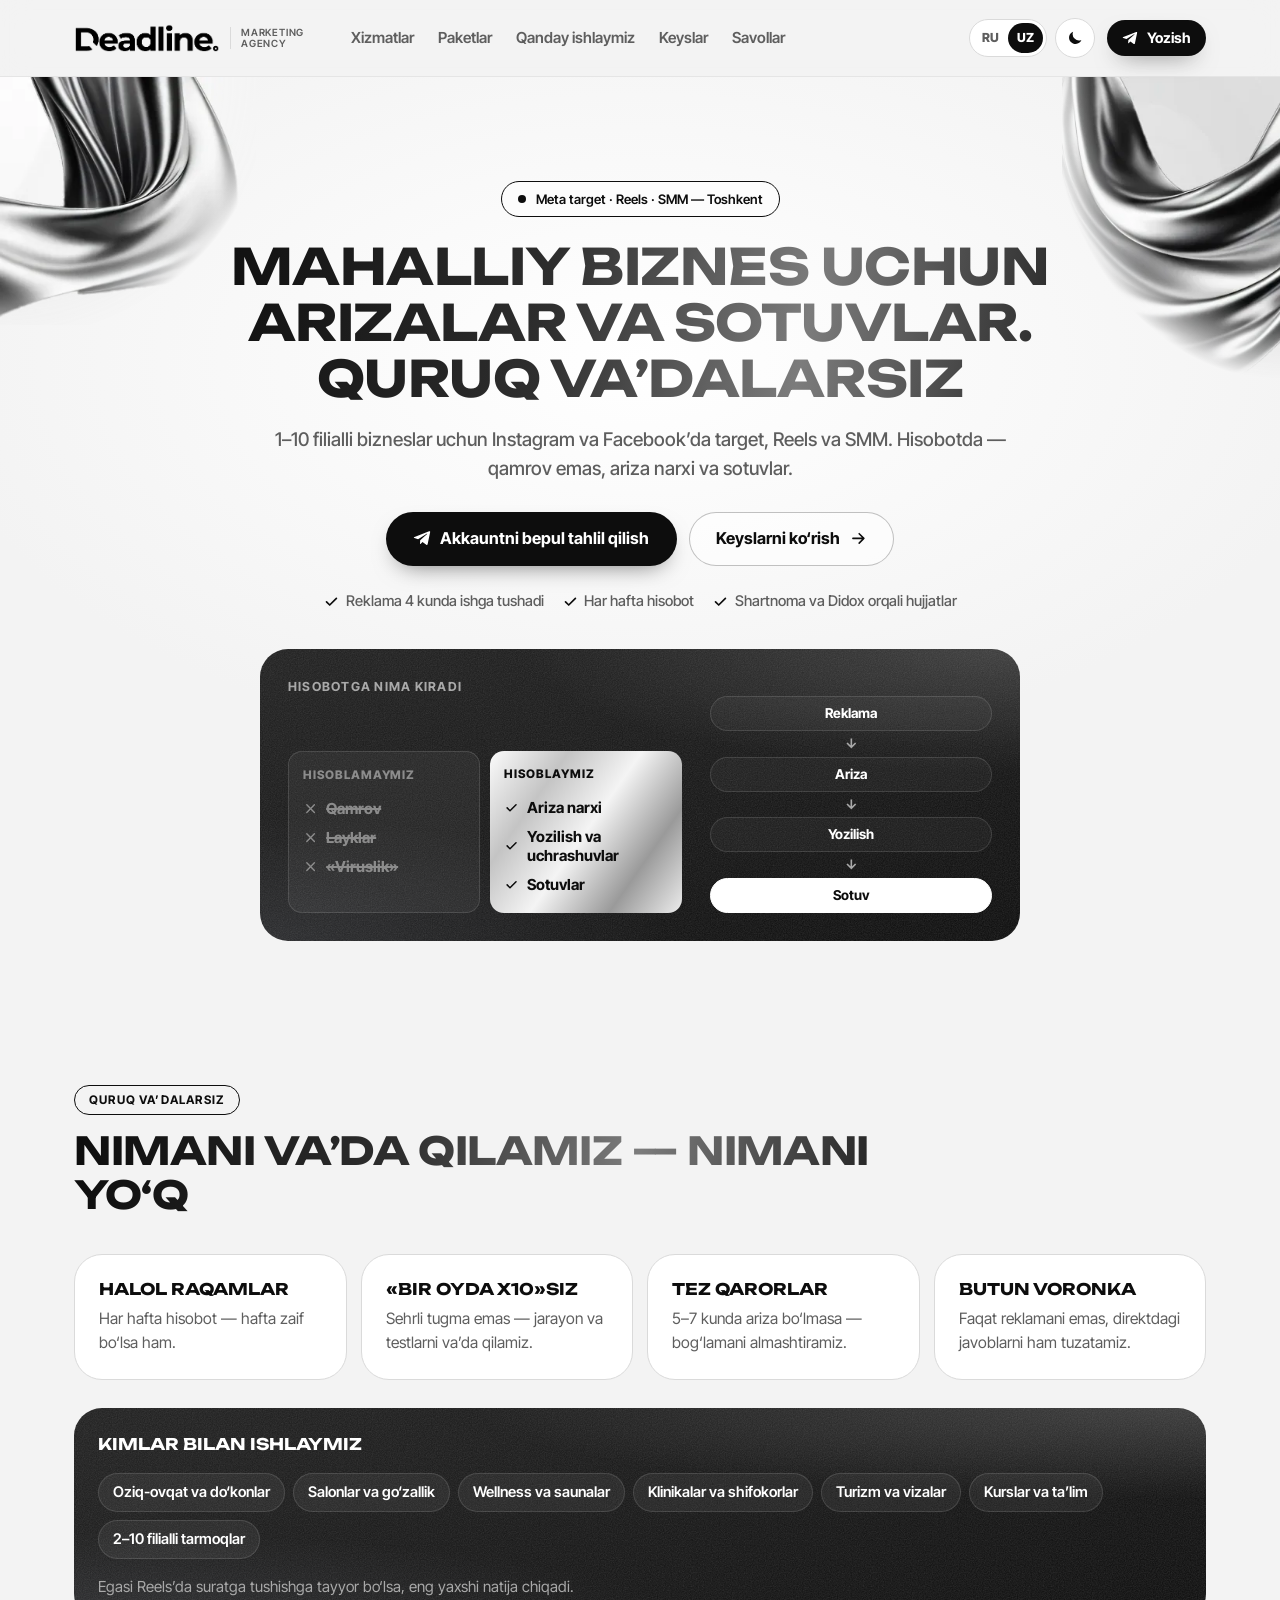
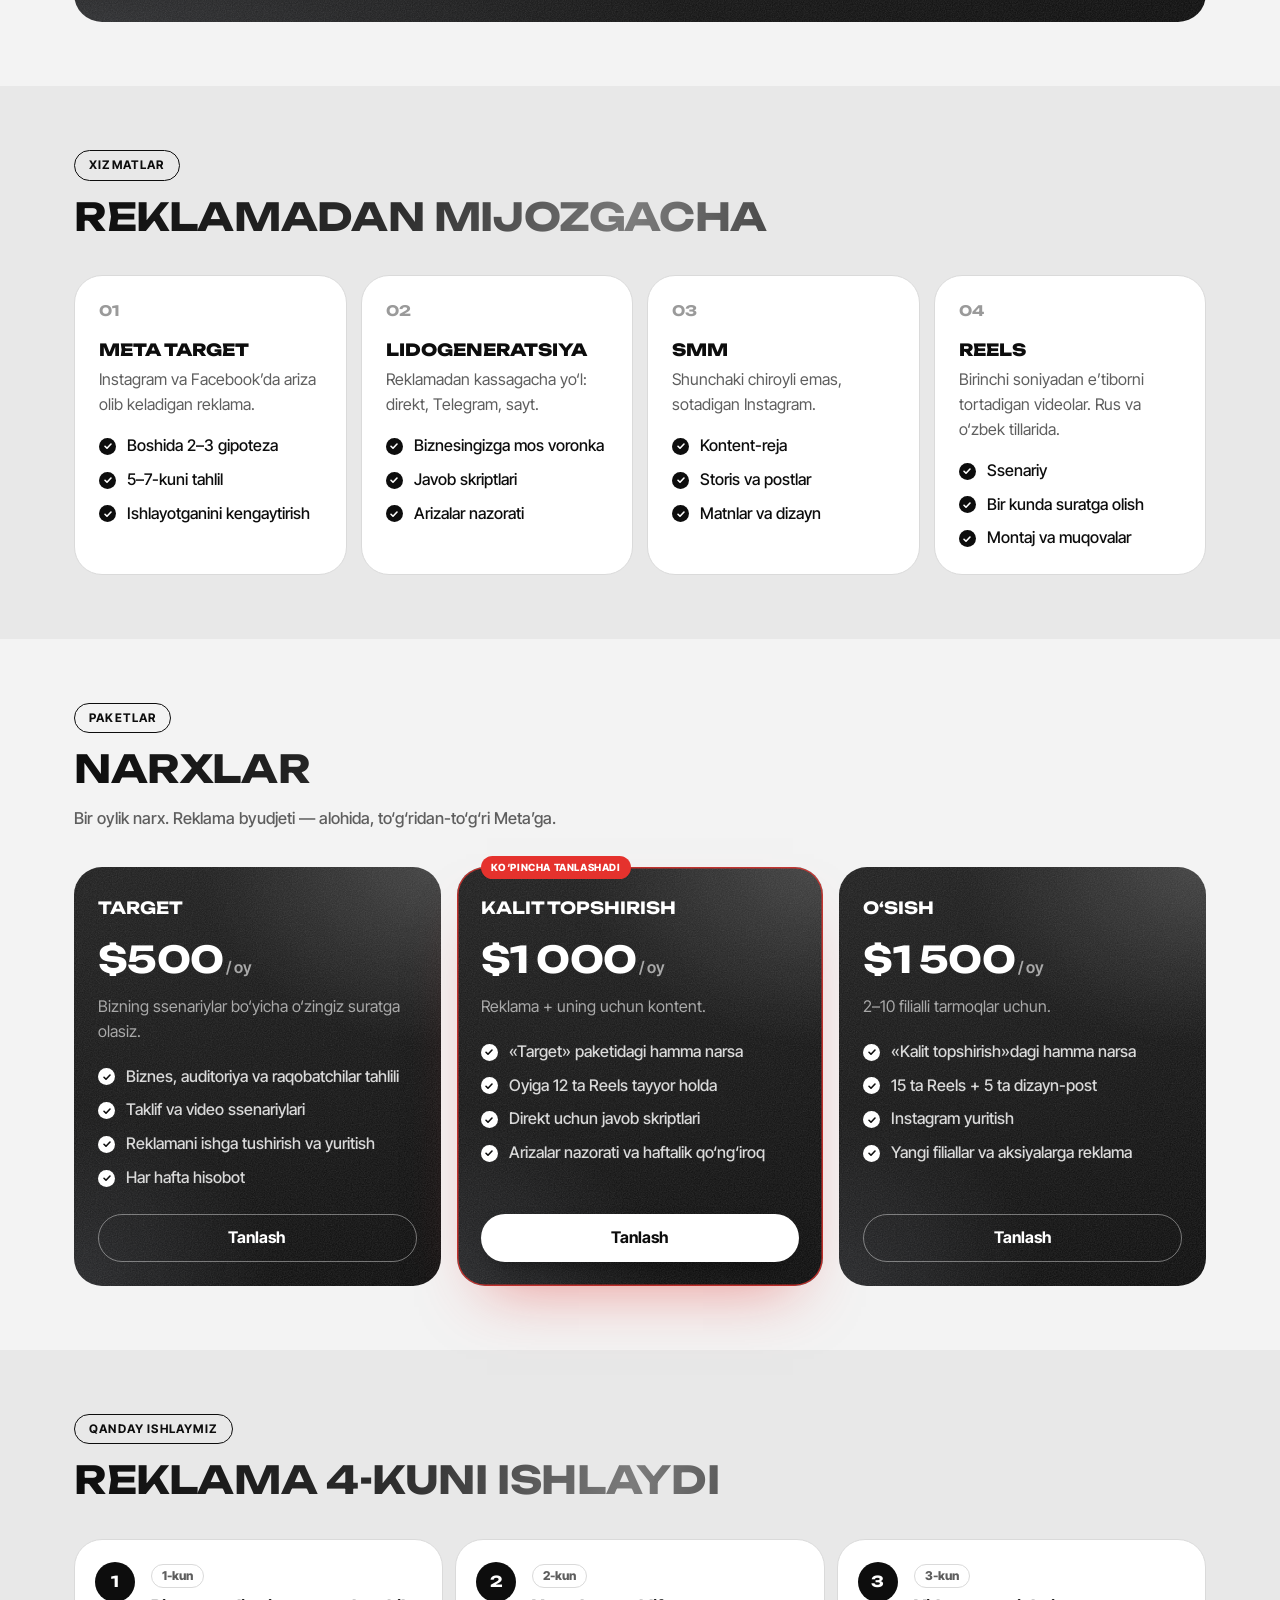
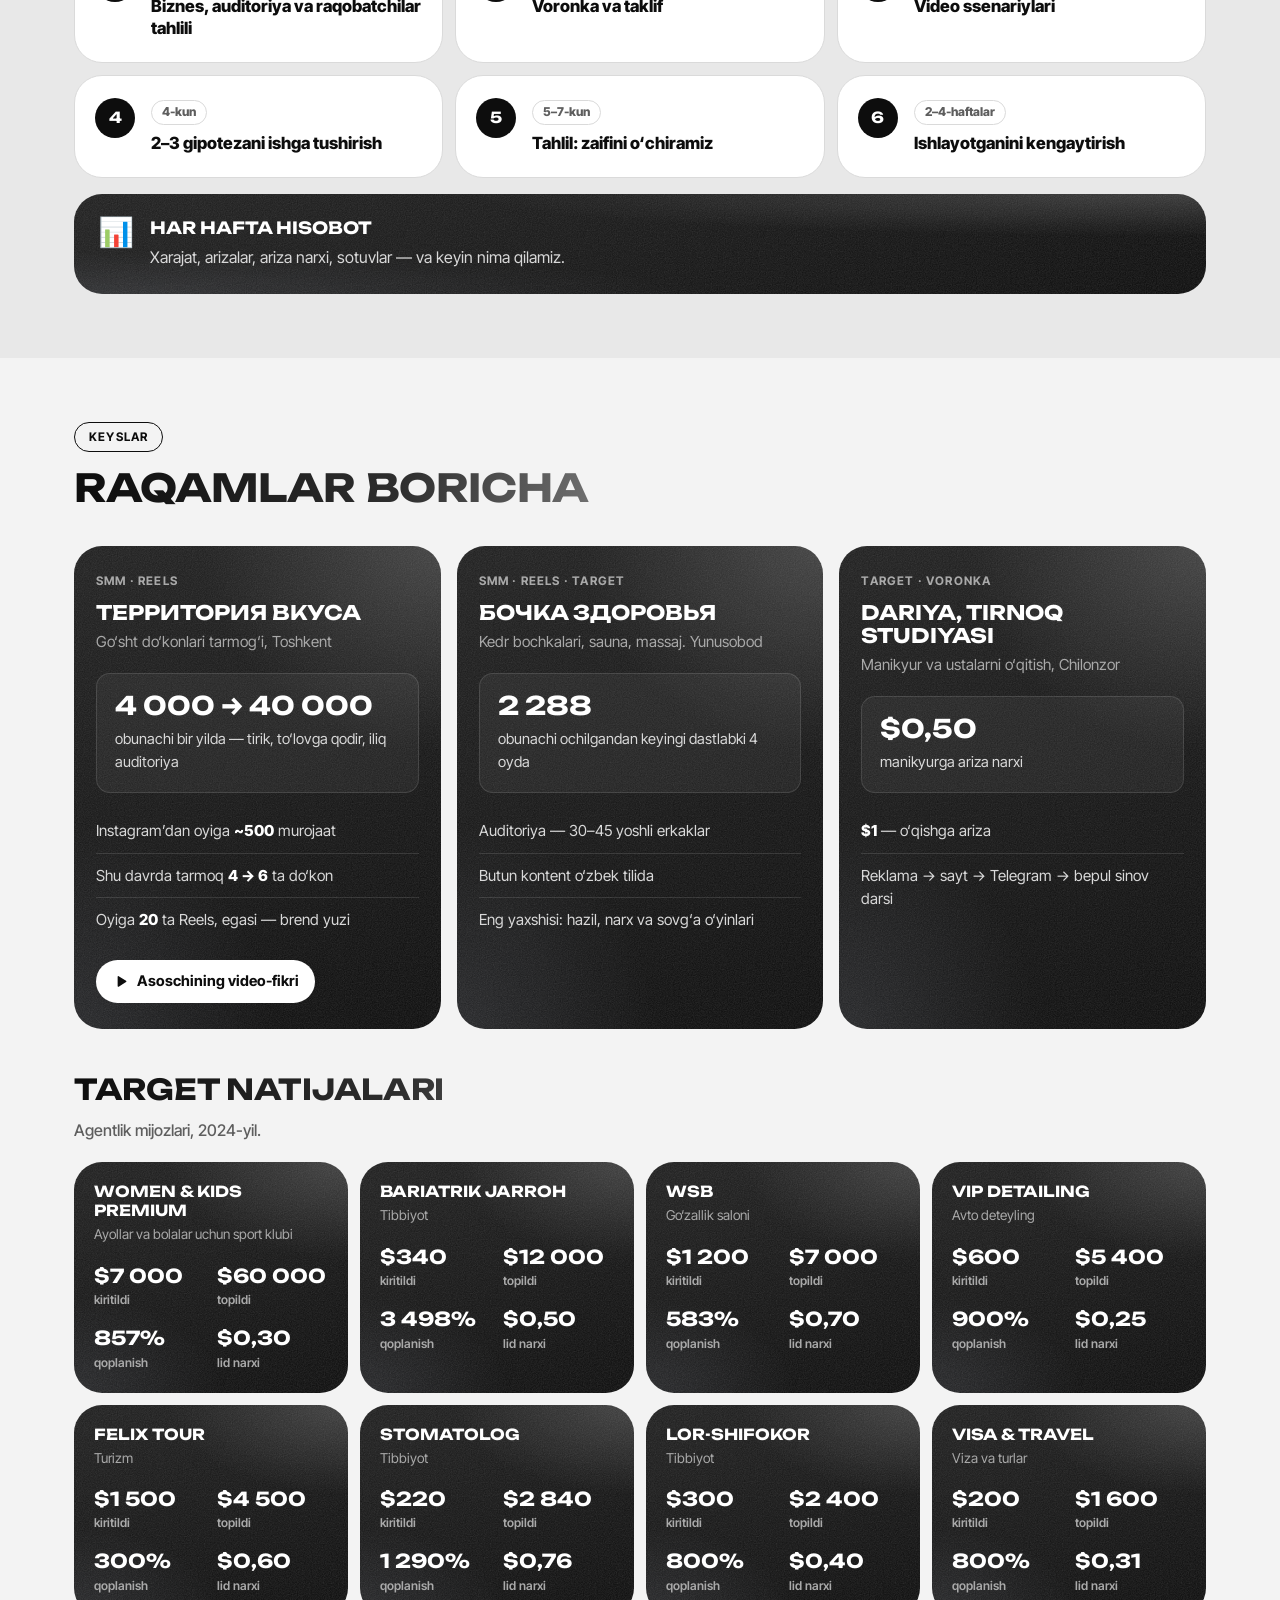
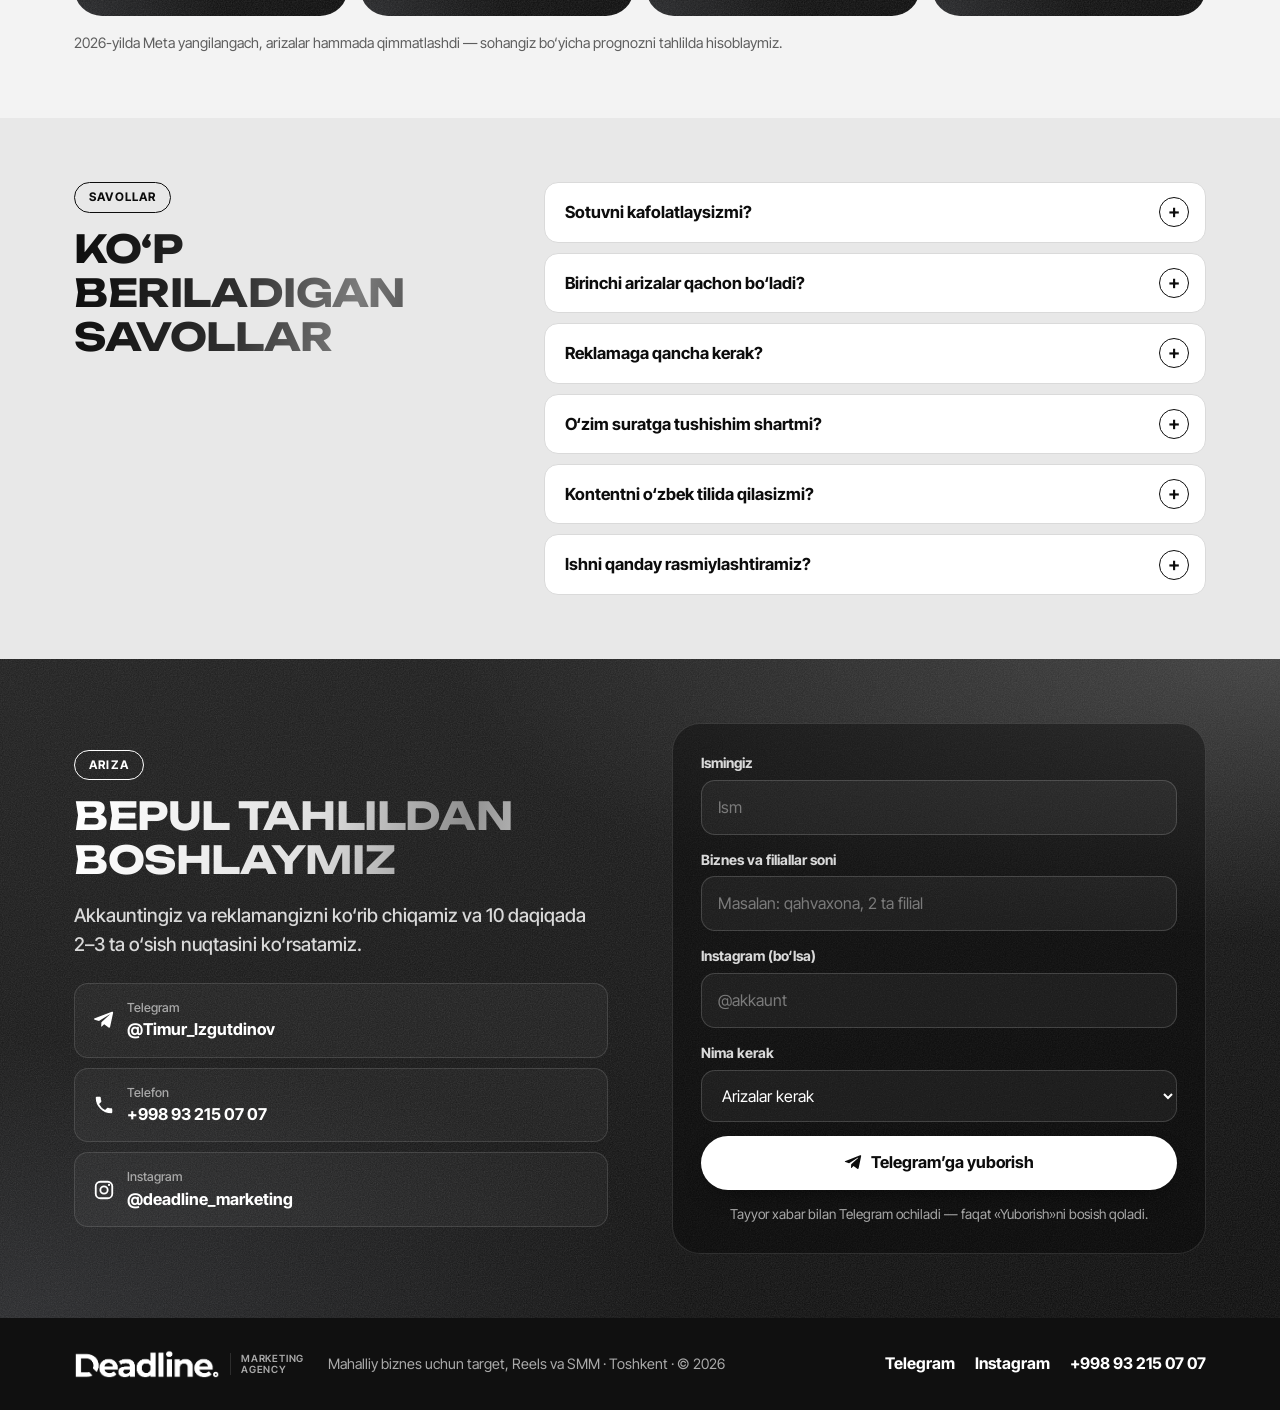
==== commit ec202299: "Правки Тимура: без блока «Обо мне», короче тексты от агентства, тарифы в одном стиле, ровные отступы" ====
--- a/uz/index.html
+++ b/uz/index.html
@@ -4,11 +4,11 @@
   <meta charset="utf-8">
   <meta name="viewport" content="width=device-width, initial-scale=1">
   <title>Deadline Marketing — Toshkentdagi biznes uchun target, Reels va arizalar</title>
-  <meta name="description" content="Deadline Marketing — Toshkentdagi mahalliy biznes uchun lidogeneratsiya: Instagram va Facebook’da target reklama, Reels, SMM. Qamrovni emas, ariza narxi va sotuvni hisoblaymiz.">
+  <meta name="description" content="Deadline Marketing — Toshkentdagi mahalliy biznes uchun arizalar: Instagram va Facebook’da target, Reels, SMM. Qamrovni emas, ariza narxi va sotuvni hisoblaymiz.">
   <meta property="og:type" content="website">
   <meta property="og:site_name" content="Deadline Marketing">
-  <meta property="og:title" content="Deadline Marketing — Toshkentdagi mahalliy biznes uchun arizalar va sotuvlar">
-  <meta property="og:description" content="Meta target, Reels va SMM. Har hafta hisobot: qancha sarflandi, nechta ariza, necha puldan.">
+  <meta property="og:title" content="Deadline Marketing — mahalliy biznes uchun arizalar va sotuvlar">
+  <meta property="og:description" content="Meta target, Reels va SMM. Har hafta hisobot: xarajat, arizalar, ariza narxi.">
   <meta name="theme-color" content="#f3f3f3">
   <link rel="icon" type="image/png" href="../img/favicon.png">
   <link rel="apple-touch-icon" href="../img/favicon.png">
@@ -45,7 +45,6 @@
         <a href="#pricing">Paketlar</a>
         <a href="#process">Qanday ishlaymiz</a>
         <a href="#cases">Keyslar</a>
-        <a href="#about">Men haqimda</a>
         <a href="#faq">Savollar</a>
       </nav>
       <div class="header-tools">
@@ -54,7 +53,7 @@
           <svg class="ico i-moon" aria-hidden="true"><use href="#i-moon"/></svg><svg class="ico i-sun" aria-hidden="true"><use href="#i-sun"/></svg>
         </button>
       </div>
-      <a class="btn btn-accent btn-sm header-cta" href="https://t.me/Timur_Izgutdinov" data-tg data-tg-text="Assalomu alaykum! Biznesim uchun reklamani muhokama qilmoqchiman." target="_blank" rel="noopener">
+      <a class="btn btn-accent btn-sm header-cta" href="https://t.me/Timur_Izgutdinov" data-tg data-tg-text="Assalomu alaykum! Biznesimiz uchun reklamani muhokama qilmoqchimiz." target="_blank" rel="noopener">
         <svg class="ico" aria-hidden="true"><use href="#i-tg"/></svg><span>Yozish</span>
       </a>
       <button class="burger" type="button" aria-label="Menyu" aria-expanded="false" aria-controls="nav">
@@ -72,7 +71,7 @@
         <div class="hero-text">
           <p class="eyebrow"><span class="pulse" aria-hidden="true"></span>Meta target · Reels · SMM — Toshkent</p>
           <h1>Mahalliy biznes uchun arizalar va sotuvlar. <span class="hl">Quruq va’dalarsiz</span></h1>
-          <p class="lead">Instagram va Facebook’da reklama sozlayman, Reels suratga olaman va Toshkentdagi 1–10 filialli bizneslar uchun SMM yuritaman. Hisobotda — qamrov va layklar emas, ariza narxi va sotuvlar.</p>
+          <p class="lead">1–10 filialli bizneslar uchun Instagram va Facebook’da target, Reels va SMM. Hisobotda — qamrov emas, ariza narxi va sotuvlar.</p>
           <div class="hero-actions">
             <a class="btn btn-accent btn-lg" href="https://t.me/Timur_Izgutdinov" data-tg data-tg-text="Assalomu alaykum! Akkauntimni bepul tahlil qilib berishingizni istayman." target="_blank" rel="noopener">
               <svg class="ico" aria-hidden="true"><use href="#i-tg"/></svg>Akkauntni bepul tahlil qilish
@@ -80,17 +79,17 @@
             <a class="btn btn-ghost btn-lg" href="#cases">Keyslarni ko‘rish<svg class="ico" aria-hidden="true"><use href="#i-arrow"/></svg></a>
           </div>
           <ul class="hero-facts">
+            <li><svg class="ico" aria-hidden="true"><use href="#i-check"/></svg>Reklama 4 kunda ishga tushadi</li>
             <li><svg class="ico" aria-hidden="true"><use href="#i-check"/></svg>Har hafta hisobot</li>
-            <li><svg class="ico" aria-hidden="true"><use href="#i-check"/></svg>Boshlanish — 2 oylik pilot</li>
             <li><svg class="ico" aria-hidden="true"><use href="#i-check"/></svg>Shartnoma va Didox orqali hujjatlar</li>
           </ul>
         </div>
 
-        <aside class="hero-card panel" aria-label="Nimani hisoblayman">
+        <aside class="hero-card panel" aria-label="Nimani hisoblaymiz">
           <p class="hero-card-title">Hisobotga nima kiradi</p>
           <div class="vs">
             <div class="vs-col vs-no">
-              <p class="vs-label">Hisoblamayman</p>
+              <p class="vs-label">Hisoblamaymiz</p>
               <ul>
                 <li><svg class="ico" aria-hidden="true"><use href="#i-x"/></svg><s>Qamrov</s></li>
                 <li><svg class="ico" aria-hidden="true"><use href="#i-x"/></svg><s>Layklar</s></li>
@@ -98,9 +97,9 @@
               </ul>
             </div>
             <div class="vs-col vs-yes">
-              <p class="vs-label">Hisoblayman</p>
+              <p class="vs-label">Hisoblaymiz</p>
               <ul>
-                <li><svg class="ico" aria-hidden="true"><use href="#i-check"/></svg>Ariza narxi (CPL)</li>
+                <li><svg class="ico" aria-hidden="true"><use href="#i-check"/></svg>Ariza narxi</li>
                 <li><svg class="ico" aria-hidden="true"><use href="#i-check"/></svg>Yozilish va uchrashuvlar</li>
                 <li><svg class="ico" aria-hidden="true"><use href="#i-check"/></svg>Sotuvlar</li>
               </ul>
@@ -113,33 +112,33 @@
       </div>
     </section>
 
-    <!-- 2. Amaliyotchi-realist -->
+    <!-- 2. Tamoyillar -->
     <section class="section realist">
       <div class="container">
         <div class="section-head">
-          <p class="kicker">Amaliyotchi-realist</p>
-          <h2>Nimani va’da qilaman — nimani yo‘q</h2>
+          <p class="kicker">Quruq va’dalarsiz</p>
+          <h2>Nimani va’da qilamiz — nimani yo‘q</h2>
         </div>
         <div class="grid-4">
           <article class="mini-card reveal">
-            <h3>«Bir oyda x10» deb va’da bermayman</h3>
-            <p>Tushunarli jarayon, testlar va halol raqamlarni va’da qilaman. O‘sish — sehrli tugma emas, bir necha haftalik ish.</p>
+            <h3>Halol raqamlar</h3>
+            <p>Har hafta hisobot — hafta zaif bo‘lsa ham.</p>
           </article>
           <article class="mini-card reveal">
-            <h3>Yomon raqamlarni yashirmayman</h3>
-            <p>Har hafta oddiy tilda hisobot — hafta zaif bo‘lsa ham. Nimani o‘zgartirishimizni darhol aytaman.</p>
+            <h3>«Bir oyda x10»siz</h3>
+            <p>Sehrli tugma emas — jarayon va testlarni va’da qilamiz.</p>
           </article>
           <article class="mini-card reveal">
-            <h3>Gipotezaga yopishib olmayman</h3>
-            <p>Bog‘lama 5–7 kunda ariza bermasa — o‘chiraman va keyingisini ishga tushiraman. Byudjet oylab behuda ketmaydi.</p>
+            <h3>Tez qarorlar</h3>
+            <p>5–7 kunda ariza bo‘lmasa — bog‘lamani almashtiramiz.</p>
           </article>
           <article class="mini-card reveal">
-            <h3>Reklamadan narini ham ko‘raman</h3>
-            <p>Arizalar direktda yo‘qolsa — buni ham tuzatamiz: javob skriptlari, tezlik, mijozning kassagacha yo‘li.</p>
+            <h3>Butun voronka</h3>
+            <p>Faqat reklamani emas, direktdagi javoblarni ham tuzatamiz.</p>
           </article>
         </div>
         <div class="for-whom panel reveal">
-          <p class="for-title">Kimlar bilan ishlayman</p>
+          <p class="for-title">Kimlar bilan ishlaymiz</p>
           <ul class="chips">
             <li>Oziq-ovqat va do‘konlar</li>
             <li>Salonlar va go‘zallik</li>
@@ -149,56 +148,55 @@
             <li>Kurslar va ta’lim</li>
             <li>2–10 filialli tarmoqlar</li>
           </ul>
-          <p class="for-note">Egasi brend yuzi bo‘lishga va Reels’da suratga tushishga tayyor bo‘lsa, eng yaxshi natija chiqadi.</p>
+          <p class="for-note">Egasi Reels’da suratga tushishga tayyor bo‘lsa, eng yaxshi natija chiqadi.</p>
         </div>
       </div>
     </section>
 
     <!-- 3. Xizmatlar -->
-    <section class="section" id="services">
+    <section class="section section-alt" id="services">
       <div class="container">
         <div class="section-head">
           <p class="kicker">Xizmatlar</p>
           <h2>Reklamadan mijozgacha</h2>
-          <p class="section-sub">Reklama ariza va sotuvga aylanishi uchun kerak bo‘lgan hamma narsa.</p>
         </div>
         <div class="grid-4 services">
           <article class="service reveal">
             <span class="service-num">01</span>
             <h3>Meta target</h3>
-            <p>Instagram va Facebook’da reklama: auditoriyalar, takliflar, kreativlar. Kabinetni o‘zim ishga tushiraman va yuritaman.</p>
+            <p>Instagram va Facebook’da ariza olib keladigan reklama.</p>
             <ul class="ticks">
               <li>Boshida 2–3 gipoteza</li>
               <li>5–7-kuni tahlil</li>
-              <li>Ishlayotgan bog‘lamalarni kengaytirish</li>
+              <li>Ishlayotganini kengaytirish</li>
             </ul>
           </article>
           <article class="service reveal">
             <span class="service-num">02</span>
             <h3>Lidogeneratsiya</h3>
-            <p>Reklamadan kassagacha yo‘l: direkt, Telegram yoki sayt → ariza → yozilish → sotuv.</p>
+            <p>Reklamadan kassagacha yo‘l: direkt, Telegram, sayt.</p>
             <ul class="ticks">
               <li>Biznesingizga mos voronka</li>
               <li>Javob skriptlari</li>
-              <li>Arizalar ishlanishini nazorat qilish</li>
+              <li>Arizalar nazorati</li>
             </ul>
           </article>
           <article class="service reveal">
             <span class="service-num">03</span>
             <h3>SMM</h3>
-            <p>Sotuvga ishlaydigan Instagram: kontent-reja, storis, postlar, matnlar va muqovalar.</p>
-            <ul class="ticks">
-              <li>Sotuvga mos rubrikalar</li>
-              <li>Matnlar va javoblar</li>
-              <li>Post dizayni</li>
+            <p>Shunchaki chiroyli emas, sotadigan Instagram.</p>
+            <ul class="ticks">
+              <li>Kontent-reja</li>
+              <li>Storis va postlar</li>
+              <li>Matnlar va dizayn</li>
             </ul>
           </article>
           <article class="service reveal">
             <span class="service-num">04</span>
             <h3>Reels</h3>
-            <p>Birinchi 3 soniyada e’tiborni tortadigan ssenariy, telefonda suratga olish, montaj. Rus va o‘zbek tillarida.</p>
-            <ul class="ticks">
-              <li>Ssenariyni biz yozamiz</li>
+            <p>Birinchi soniyadan e’tiborni tortadigan videolar. Rus va o‘zbek tillarida.</p>
+            <ul class="ticks">
+              <li>Ssenariy</li>
               <li>Bir kunda suratga olish</li>
               <li>Montaj va muqovalar</li>
             </ul>
@@ -208,129 +206,106 @@
     </section>
 
     <!-- 4. Paketlar -->
-    <section class="section section-alt" id="pricing">
+    <section class="section" id="pricing">
       <div class="container">
         <div class="section-head">
           <p class="kicker">Paketlar</p>
           <h2>Narxlar</h2>
-          <p class="section-sub">Narx — bir oylik ish uchun, yashirin «qo‘shimchalar»siz. Reklama byudjeti alohida, to‘g‘ridan-to‘g‘ri Meta’ga to‘lanadi.</p>
+          <p class="section-sub">Bir oylik narx. Reklama byudjeti — alohida, to‘g‘ridan-to‘g‘ri Meta’ga.</p>
         </div>
         <div class="pricing">
           <article class="plan panel reveal">
             <p class="plan-name">Target</p>
             <p class="plan-price"><span>$500</span> / oy</p>
-            <p class="plan-for">Bizning ssenariy bo‘yicha o‘zi suratga olishga tayyor biznes uchun.</p>
-            <ul class="ticks">
-              <li>Biznes, raqobatchilar va auditoriya tahlili</li>
-              <li>5 formula bo‘yicha kuchli taklif</li>
-              <li>Video ssenariylari — suratga o‘zingiz olasiz</li>
-              <li>2–3 gipotezani ishga tushirish, Meta kabinetini yuritish</li>
-              <li>Haftalik hisobot: xarajat, arizalar, CPL</li>
-            </ul>
-            <a class="btn btn-dark btn-block" href="https://t.me/Timur_Izgutdinov" data-tg data-tg-text="Assalomu alaykum! «Target» paketi ($500) qiziqtiradi." target="_blank" rel="noopener">Paketni muhokama qilish</a>
+            <p class="plan-for">Bizning ssenariylar bo‘yicha o‘zingiz suratga olasiz.</p>
+            <ul class="ticks">
+              <li>Biznes, auditoriya va raqobatchilar tahlili</li>
+              <li>Taklif va video ssenariylari</li>
+              <li>Reklamani ishga tushirish va yuritish</li>
+              <li>Har hafta hisobot</li>
+            </ul>
+            <a class="btn btn-dark btn-block" href="https://t.me/Timur_Izgutdinov" data-tg data-tg-text="Assalomu alaykum! «Target» paketini ($500) tanlayman." target="_blank" rel="noopener">Tanlash</a>
           </article>
 
           <article class="plan panel plan-featured reveal">
-            <p class="plan-badge">Ko‘pincha shuni tanlashadi</p>
-            <p class="plan-name">Arizalar «kalit topshirish»</p>
+            <p class="plan-badge">Ko‘pincha tanlashadi</p>
+            <p class="plan-name">Kalit topshirish</p>
             <p class="plan-price"><span>$1 000</span> / oy</p>
-            <p class="plan-for">Reklama va uning uchun kontent — o‘z videolaringiz bo‘lmasa.</p>
+            <p class="plan-for">Reklama + uning uchun kontent.</p>
             <ul class="ticks">
               <li>«Target» paketidagi hamma narsa</li>
-              <li>Kontent-reja va oyiga 12 ta Reels: ssenariy, suratga olish, montaj</li>
-              <li>Suratga olingan videolarga reklama</li>
-              <li>Javob skriptlari va arizalar nazorati</li>
-              <li>Har hafta yakuniy qo‘ng‘iroq</li>
-            </ul>
-            <a class="btn btn-accent btn-block" href="https://t.me/Timur_Izgutdinov" data-tg data-tg-text="Assalomu alaykum! «Kalit topshirish» paketi ($1 000) qiziqtiradi." target="_blank" rel="noopener">Paketni muhokama qilish</a>
+              <li>Oyiga 12 ta Reels tayyor holda</li>
+              <li>Direkt uchun javob skriptlari</li>
+              <li>Arizalar nazorati va haftalik qo‘ng‘iroq</li>
+            </ul>
+            <a class="btn btn-accent btn-block" href="https://t.me/Timur_Izgutdinov" data-tg data-tg-text="Assalomu alaykum! «Kalit topshirish» paketini ($1 000) tanlayman." target="_blank" rel="noopener">Tanlash</a>
           </article>
 
           <article class="plan panel reveal">
             <p class="plan-name">O‘sish</p>
             <p class="plan-price"><span>$1 500</span> / oy</p>
-            <p class="plan-for">Egasi brend yuzi bo‘lgan 2–10 filialli tarmoqlar uchun.</p>
-            <ul class="ticks">
-              <li>«Kalit topshirish» paketidagi hamma narsa</li>
-              <li>Oyiga 20 ta post: 15 ta Reels va 5 ta dizayn-post</li>
-              <li>Instagram yuritish: kontent-reja, storis, matnlar</li>
+            <p class="plan-for">2–10 filialli tarmoqlar uchun.</p>
+            <ul class="ticks">
+              <li>«Kalit topshirish»dagi hamma narsa</li>
+              <li>15 ta Reels + 5 ta dizayn-post</li>
+              <li>Instagram yuritish</li>
               <li>Yangi filiallar va aksiyalarga reklama</li>
-              <li>Har 2 haftada yangi gipoteza, oylik strategiya</li>
-            </ul>
-            <a class="btn btn-dark btn-block" href="https://t.me/Timur_Izgutdinov" data-tg data-tg-text="Assalomu alaykum! «O‘sish» paketi ($1 500) qiziqtiradi." target="_blank" rel="noopener">Paketni muhokama qilish</a>
-          </article>
-        </div>
-        <div class="pilot reveal">
-          <p><strong>Qanday boshlaymiz:</strong> akkauntni bepul tahlil → 2 oylik pilot → raqamlar sizni qoniqtirsa, 6 oylik shartnoma.</p>
+            </ul>
+            <a class="btn btn-dark btn-block" href="https://t.me/Timur_Izgutdinov" data-tg data-tg-text="Assalomu alaykum! «O‘sish» paketini ($1 500) tanlayman." target="_blank" rel="noopener">Tanlash</a>
+          </article>
         </div>
       </div>
     </section>
 
     <!-- 5. Qanday ishlaymiz -->
-    <section class="section" id="process">
+    <section class="section section-alt" id="process">
       <div class="container">
         <div class="section-head">
           <p class="kicker">Qanday ishlaymiz</p>
-          <h2>Tahlildan kengaytirishgacha 8 qadam</h2>
-          <p class="section-sub">Har bir loyiha uchun bir xil metodika. «Sinab ko‘ramiz-chi»siz.</p>
+          <h2>Reklama 4-kuni ishlaydi</h2>
         </div>
         <ol class="steps">
           <li class="step reveal">
-            <span class="step-tag">1–2-kun</span>
-            <h3>Biznes tahlili</h3>
-            <p>Mahsulot, narxlar, filiallar, nimalar sinab ko‘rilgan va arizalar hozir qanday ishlanadi.</p>
-          </li>
-          <li class="step reveal">
-            <span class="step-tag">1–2-kun</span>
-            <h3>Auditoriya va raqobatchilar</h3>
-            <p>Segmentlar, og‘riqlar, xarid payti. Raqobatchilar reklamasini Meta kutubxonasida ko‘ramiz.</p>
+            <span class="step-tag">1-kun</span>
+            <h3>Biznes, auditoriya va raqobatchilar tahlili</h3>
           </li>
           <li class="step reveal">
             <span class="step-tag">2-kun</span>
-            <h3>Voronka</h3>
-            <p>Reklama qayerga olib boradi va ariza bilan keyin nima bo‘ladi: direkt, Telegram, sayt, qo‘ng‘iroq.</p>
+            <h3>Voronka va taklif</h3>
           </li>
           <li class="step reveal">
-            <span class="step-tag">2-kun</span>
-            <h3>Taklif</h3>
-            <p>5 formula bo‘yicha: natija va muddat, qo‘rquvni yo‘qotish, og‘riq → yechim, keys, bonus va shoshilinchlik.</p>
+            <span class="step-tag">3-kun</span>
+            <h3>Video ssenariylari</h3>
           </li>
           <li class="step reveal">
-            <span class="step-tag">2–3-kun</span>
-            <h3>Video ssenariysi</h3>
-            <p>5 qadam: birinchi 3 soniyada ilmoq → muammo → yechim → isbot → chaqiriq.</p>
-          </li>
-          <li class="step reveal">
-            <span class="step-tag">2–3-kun</span>
+            <span class="step-tag">4-kun</span>
             <h3>2–3 gipotezani ishga tushirish</h3>
-            <p>Ishlaydigan bog‘lamani tezroq topish uchun turli auditoriya va takliflar bir vaqtda.</p>
           </li>
           <li class="step reveal">
             <span class="step-tag">5–7-kun</span>
-            <h3>Tahlil</h3>
-            <p>Arizalar narxi va sifati. Zaifini o‘chiramiz, kuchlisini qoldiramiz.</p>
+            <h3>Tahlil: zaifini o‘chiramiz</h3>
           </li>
           <li class="step reveal">
             <span class="step-tag">2–4-haftalar</span>
-            <h3>Kengaytirish</h3>
-            <p>Byudjet — ishlayotgan bog‘lamalarga, yangi kreativlar — eskirganlari o‘rniga.</p>
+            <h3>Ishlayotganini kengaytirish</h3>
           </li>
         </ol>
         <div class="report panel reveal">
           <div class="report-icon" aria-hidden="true">📊</div>
           <div>
-            <h3>Haftada bir marta hisobot</h3>
-            <p>Oddiy tilda: qancha sarflandi, nechta ariza, necha puldan, nechtasi sotuvgacha yetdi va keyin nima qilamiz.</p>
+            <h3>Har hafta hisobot</h3>
+            <p>Xarajat, arizalar, ariza narxi, sotuvlar — va keyin nima qilamiz.</p>
           </div>
         </div>
       </div>
     </section>
 
     <!-- 6. Keyslar -->
-    <section class="section section-alt" id="cases">
+    <section class="section" id="cases">
       <div class="container">
         <div class="section-head">
           <p class="kicker">Keyslar</p>
-          <h2>Haqiqiy loyihalar. Raqamlar — boricha</h2>
+          <h2>Raqamlar boricha</h2>
         </div>
         <div class="cases">
           <article class="case panel reveal">
@@ -338,33 +313,30 @@
             <h3>Территория Вкуса</h3>
             <p class="case-sub">Go‘sht do‘konlari tarmog‘i, Toshkent</p>
             <div class="case-big">
-              <p class="case-num">4 000 → 40 000</p>
-              <p class="case-num-label">Instagram obunachilari, 2025-yil iyun → 2026-yil oktabr</p>
+              <p class="case-num">4&nbsp;000 → 40&nbsp;000</p>
+              <p class="case-num-label">obunachi bir yilda — tirik, to‘lovga qodir, iliq auditoriya</p>
             </div>
             <ul class="case-stats">
+              <li>Instagram’dan oyiga <b>~500</b> murojaat</li>
               <li>Shu davrda tarmoq <b>4 → 6</b> ta do‘kon</li>
-              <li>Oyiga <b>10 → 20</b> ta Reels, 1,5 yilda yuzlab videolar</li>
-              <li>Tarmoq tushumi: <span class="ph">+[raqam]%</span></li>
-              <li>Instagram’dan murojaatlar: oyiga <span class="ph">[raqam]</span></li>
-            </ul>
-            <p class="case-text">Asoschi — brend yuzi: kadrda mahsulotni o‘zi tatib ko‘radi va aksiyalarni e’lon qiladi. Biz ssenariy yozamiz, suratga olamiz va montaj qilamiz.</p>
+              <li>Oyiga <b>20</b> ta Reels, egasi — brend yuzi</li>
+            </ul>
             <a class="case-link" href="https://www.instagram.com/deadline_marketing/reel/DZCwzDatyb3/" target="_blank" rel="noopener"><svg class="ico" aria-hidden="true"><use href="#i-play"/></svg>Asoschining video-fikri</a>
           </article>
 
           <article class="case panel reveal">
             <p class="case-tags">SMM · Reels · Target</p>
             <h3>Бочка здоровья</h3>
-            <p class="case-sub">Sog‘lomlashtirish markazi: kedr bochkalari, sauna, massaj. Yunusobod</p>
+            <p class="case-sub">Kedr bochkalari, sauna, massaj. Yunusobod</p>
             <div class="case-big">
-              <p class="case-num">2 288</p>
-              <p class="case-num-label">obunachi 08.11.2026 holatiga — markaz 2026-yil yozida ochilgan</p>
+              <p class="case-num">2&nbsp;288</p>
+              <p class="case-num-label">obunachi ochilgandan keyingi dastlabki 4 oyda</p>
             </div>
             <ul class="case-stats">
-              <li>Instagram’dan yozilishlar: <span class="ph">[raqam]</span></li>
-              <li>Ariza narxi: <span class="ph">$[raqam]</span></li>
-              <li>Auditoriya: 30–45 yoshli erkaklar, kontent o‘zbek tilida</li>
-            </ul>
-            <p class="case-text">Noldan ishga tushirish. Bu auditoriyaga nima yoqishini topdik: absurd hazil, narx ko‘rsatilgan videolar va sovg‘a o‘yinlari. «Gapiradigan boshlar» kuchsizroq ishlaydi — ularni qisqartirdik.</p>
+              <li>Auditoriya — 30–45 yoshli erkaklar</li>
+              <li>Butun kontent o‘zbek tilida</li>
+              <li>Eng yaxshisi: hazil, narx va sovg‘a o‘yinlari</li>
+            </ul>
           </article>
 
           <article class="case panel reveal">
@@ -372,22 +344,20 @@
             <h3>Dariya, tirnoq studiyasi</h3>
             <p class="case-sub">Manikyur va ustalarni o‘qitish, Chilonzor</p>
             <div class="case-big">
-              <p class="case-num"><span class="ph">[raqam]</span></p>
-              <p class="case-num-label">bepul sinov darsiga ariza</p>
+              <p class="case-num">$0,50</p>
+              <p class="case-num-label">manikyurga ariza narxi</p>
             </div>
             <ul class="case-stats">
-              <li>Ariza narxi: <span class="ph">$[raqam]</span></li>
-              <li>Kurs sotuvlari: <span class="ph">[raqam]</span></li>
-              <li>Targetni 2026-yil noyabridan yuritamiz</li>
-            </ul>
-            <p class="case-text">Voronka yig‘dik: reklama → sayt → tayyor xabar bilan Telegram → bepul sinov darsi → kurs sotuvi. Meta piksel va Metrikani uladik — ko‘rishlarni emas, Telegram’ga o‘tishlarni hisoblaymiz.</p>
+              <li><b>$1</b> — o‘qishga ariza</li>
+              <li>Reklama → sayt → Telegram → bepul sinov darsi</li>
+            </ul>
           </article>
         </div>
 
         <!-- Target natijalari (agentlik KP’sidan) -->
         <div class="results-head reveal">
           <h3 class="title">Target natijalari</h3>
-          <p>Agentlik mijozlari, 2024-yil: reklamaga qancha kiritildi, qancha topildi va lid necha pul bo‘ldi.</p>
+          <p>Agentlik mijozlari, 2024-yil.</p>
         </div>
         <div class="results">
           <article class="result panel reveal">
@@ -471,38 +441,11 @@
             </dl>
           </article>
         </div>
-        <p class="results-note reveal">Halol aytamiz: bu 2024-yil raqamlari. 2026-yilda Meta algoritmi yangilangach, arizalar hammada qimmatlashdi. Shuning uchun biznesingiz bo‘yicha prognozni tahlilda hisoblaymiz — «ulardagidek» va’dalarsiz.</p>
-      </div>
-    </section>
-
-    <!-- 7. Men haqimda -->
-    <section class="section" id="about">
-      <div class="container about">
-        <div class="about-photo reveal">
-          <div class="photo-ph panel">
-            <span class="photo-initials">ТИ</span>
-            <span class="ph">[Timur fotosi]</span>
-          </div>
-        </div>
-        <div class="about-text reveal">
-          <p class="kicker">Loyihalarni kim yuritadi</p>
-          <h2>Timur Izgutdinov</h2>
-          <p class="about-lead">Deadline Marketing hamkori, Toshkentlik marketolog-targetolog. Reklamani o‘zim ishga tushiraman, raqamlarni o‘zim hisoblayman va Reels’ni o‘zim suratga olaman. Biznes egalari bilan to‘g‘ridan-to‘g‘ri ishlayman — oramizda menejerlarsiz.</p>
-          <ul class="ticks">
-            <li>Target va SMM’da <span class="ph">[raqam]</span> yil</li>
-            <li>Mahalliy biznes uchun yuzlab Reels</li>
-            <li>Loyiha jamoasi: montajchi, dizayner, targetologlar</li>
-            <li>Rasmiy ishlayman: o‘zini o‘zi band qilgan, shartnoma va hujjatlar Didox orqali</li>
-          </ul>
-          <blockquote class="quote">Men «muvaffaqiyatli muvaffaqiyat» sotmayman. Mijoz qanchaga tushishi va keyin nima qilish kerakligi ko‘rinib turadigan tizim quraman.</blockquote>
-          <ul class="chips chips-sm" aria-label="Asboblar">
-            <li>Meta Ads</li><li>Business Suite</li><li>CapCut Pro</li><li>Premiere Pro</li><li>2GIS</li><li>Notion</li>
-          </ul>
-        </div>
-      </div>
-    </section>
-
-    <!-- 8. Savollar -->
+        <p class="results-note reveal">2026-yilda Meta yangilangach, arizalar hammada qimmatlashdi — sohangiz bo‘yicha prognozni tahlilda hisoblaymiz.</p>
+      </div>
+    </section>
+
+    <!-- 7. Savollar -->
     <section class="section section-alt" id="faq">
       <div class="container faq-wrap">
         <div class="section-head">
@@ -512,43 +455,39 @@
         <div class="faq">
           <details>
             <summary>Sotuvni kafolatlaysizmi?</summary>
-            <p>Jarayon va har haftalik halol raqamlarni kafolatlayman. Sotuv sizga ham bog‘liq: javob tezligi, narx, servis. Shuning uchun faqat reklamani emas, butun voronkani ko‘raman.</p>
+            <p>Jarayon va halol raqamlarni kafolatlaymiz. Sotuv sizga ham bog‘liq: javob tezligi, narx, servis. Shuning uchun faqat reklamani emas, butun voronkani ko‘ramiz.</p>
           </details>
           <details>
             <summary>Birinchi arizalar qachon bo‘ladi?</summary>
-            <p>Birinchi ma’lumotlar — ishga tushirilgandan keyingi dastlabki kunlarda. Gipotezalar bo‘yicha xulosani 5–7-kuni qilamiz. Ishlaydigan bog‘lamani 2 oylik pilot davomida izlaymiz.</p>
+            <p>Reklamani 4-kuni ishga tushiramiz. Birinchi xulosalar — ishga tushgandan 5–7 kun o‘tib.</p>
           </details>
           <details>
-            <summary>Reklama byudjetiga qancha kerak?</summary>
-            <p>Tahlildan keyin qo‘ng‘iroqda hisoblaymiz — sohangiz va mahsulot narxidan kelib chiqib. Byudjetni to‘g‘ridan-to‘g‘ri Meta’ga to‘laysiz, u paket narxiga kirmaydi.</p>
+            <summary>Reklamaga qancha kerak?</summary>
+            <p>Bepul tahlilda sohangizga qarab hisoblaymiz. Byudjetni to‘g‘ridan-to‘g‘ri Meta’ga to‘laysiz — u paket narxiga kirmaydi.</p>
           </details>
           <details>
-            <summary>Nega darhol yarim yilga emas, 2 oylik pilot?</summary>
-            <p>Uzoq majburiyatlardan oldin raqamlarni ko‘rishingiz uchun. Natija qoniqtirsa — 6 oyga uzaytiramiz. Bo‘lmasa — xafagarchiliksiz xayrlashamiz.</p>
-          </details>
-          <details>
-            <summary>Suratga tushishim shartmi?</summary>
-            <p>Yo‘q, lekin egasi kadrda bo‘lsa, kontent kuchliroq ishlaydi — buni «Территория Вкуса» keysida ko‘rish mumkin. Istamasangiz, mahsulot, jarayon va jamoani suratga olamiz.</p>
+            <summary>O‘zim suratga tushishim shartmi?</summary>
+            <p>Yo‘q. Lekin egasi kadrda bo‘lsa, kontent kuchliroq ishlaydi. Mahsulot, jarayon va jamoani ham suratga olish mumkin.</p>
           </details>
           <details>
             <summary>Kontentni o‘zbek tilida qilasizmi?</summary>
-            <p>Ha. Masalan, «Бочка здоровья»da butun kontent o‘zbek tilida. Tilni auditoriyangizga qarab tanlaymiz.</p>
+            <p>Ha — o‘zbek va rus tillarida, auditoriyangizga qarab.</p>
           </details>
           <details>
             <summary>Ishni qanday rasmiylashtiramiz?</summary>
-            <p>Shartnoma, rasmiy to‘lov (men o‘zini o‘zi band qilganman), yakuniy hujjatlar Didox orqali.</p>
+            <p>Shartnoma, rasmiy to‘lov, hujjatlar Didox orqali.</p>
           </details>
         </div>
       </div>
     </section>
 
-    <!-- 9. Ariza -->
+    <!-- 8. Ariza -->
     <section class="section section-dark contact" id="contact">
       <div class="container contact-grid">
         <div class="contact-text">
           <p class="kicker">Ariza</p>
           <h2>Bepul tahlildan boshlaymiz</h2>
-          <p class="lead">Akkauntingiz va reklamangizni ko‘rib chiqaman va 10 daqiqalik qo‘ng‘iroqda 2–3 ta o‘sish nuqtasini ko‘rsataman. Hech qanday majburiyatsiz.</p>
+          <p class="lead">Akkauntingiz va reklamangizni ko‘rib chiqamiz va 10 daqiqada 2–3 ta o‘sish nuqtasini ko‘rsatamiz.</p>
           <div class="contacts">
             <a href="https://t.me/Timur_Izgutdinov" data-tg data-tg-text="Assalomu alaykum! Akkauntimni bepul tahlil qilib berishingizni istayman." target="_blank" rel="noopener">
               <svg class="ico" aria-hidden="true"><use href="#i-tg"/></svg><span><small>Telegram</small>@Timur_Izgutdinov</span>
--- a/styles.css
+++ b/styles.css
@@ -16,7 +16,11 @@
   --dark-line: rgba(255,255,255,.12);
   --chrome: linear-gradient(125deg, #fbfbfb 0%, #c4c4c4 26%, #f4f4f4 50%, #9a9a9a 76%, #ececec 100%);
   --noise: url("data:image/svg+xml,%3Csvg xmlns='http://www.w3.org/2000/svg' width='180' height='180'%3E%3Cfilter id='n'%3E%3CfeTurbulence type='fractalNoise' baseFrequency='.85' numOctaves='3' stitchTiles='stitch'/%3E%3CfeColorMatrix type='saturate' values='0'/%3E%3C/filter%3E%3Crect width='100%25' height='100%25' filter='url(%23n)' opacity='.16'/%3E%3C/svg%3E");
-  --panel-bg: var(--noise), radial-gradient(120% 130% at 88% 0%, #4d4d4d 0%, #2a2a2a 42%, #141414 100%);
+  --panel-bg: var(--noise),
+    radial-gradient(130% 85% at 100% 0%, rgba(255,255,255,.17) 0%, rgba(255,255,255,0) 50%),
+    radial-gradient(90% 70% at 0% 100%, rgba(150,155,170,.16) 0%, rgba(150,155,170,0) 60%),
+    linear-gradient(160deg, #1f1f1f 0%, #0b0b0b 100%);
+  --red: #e5322d;
   --radius: 28px;
   --radius-sm: 14px;
   --gutter: 16px;
@@ -225,7 +229,7 @@
 .funnel .funnel-end { background: #fff; color: #0d0d0d; border-color: #fff; }
 
 /* ===== Секции ===== */
-.section { padding: 64px 0; }
+.section { padding: 52px 0; }
 .section-alt { background: var(--bg-2); }
 .section-dark { background: var(--panel-bg); color: #fff; }
 .section-head { margin-bottom: 32px; max-width: 820px; }
@@ -251,6 +255,8 @@
   padding: 24px;
 }
 .mini-card h3, .service h3 { font-size: 1.12rem; font-weight: 800; }
+.mini-card h3 { font-family: var(--font-head); font-weight: 700; font-size: 1rem; text-transform: uppercase; line-height: 1.25; }
+.mini-card p { font-size: .98rem; }
 .mini-card p, .service p { margin-top: 8px; color: var(--muted); }
 
 .for-whom { margin-top: 28px; padding: 24px; }
@@ -283,18 +289,12 @@
 .plan-price { margin-top: 10px; color: var(--dark-muted); font-weight: 600; }
 .plan-price span { font-family: var(--font-head); font-size: 2.3rem; font-weight: 700; color: #fff; letter-spacing: -0.02em; }
 .plan-for { margin-top: 6px; color: var(--dark-muted); }
-.plan-featured { --tick-bg: #0d0d0d; --tick-img: var(--tick-white); background: var(--noise), var(--chrome); color: #0d0d0d; box-shadow: 0 24px 50px -24px rgba(0,0,0,.55); }
-.plan-featured .plan-price, .plan-featured .plan-for { color: #3d3d3d; }
-.plan-featured .plan-price span { color: #0d0d0d; }
-.plan-featured .ticks li { color: #0d0d0d; }
-.plan-featured .btn-accent { background: #0d0d0d; color: #fff; }
-.plan-featured .btn-accent:hover { background: #2b2b2b; }
+.plan-featured { box-shadow: inset 0 0 0 1.5px rgba(229,50,45,.8), 0 30px 60px -30px rgba(229,50,45,.5); }
 .plan-badge {
-  align-self: flex-start;
-  margin-bottom: 14px;
-  padding: 4px 12px; border-radius: 999px;
-  background: #0d0d0d; color: #fff;
-  font-size: .72rem; font-weight: 800; text-transform: uppercase; letter-spacing: .06em;
+  position: absolute; top: -11px; left: 24px;
+  padding: 4px 10px; border-radius: 999px;
+  background: var(--red); color: #fff;
+  font-size: .62rem; font-weight: 800; text-transform: uppercase; letter-spacing: .06em;
 }
 .pilot { margin-top: 20px; padding: 18px 22px; border-radius: var(--radius-sm); border: 1.5px dashed #a9a9a9; }
 
@@ -316,7 +316,7 @@
   background: var(--ink); color: var(--on-ink);
   font-family: var(--font-head); font-weight: 700; font-size: .95rem;
 }
-.step h3 { font-size: 1.08rem; font-weight: 800; }
+.step h3 { font-size: 1.05rem; font-weight: 800; line-height: 1.3; }
 .step p { margin-top: 6px; color: var(--muted); font-size: .97rem; }
 .step-tag {
   display: inline-block; margin-bottom: 8px;
@@ -335,7 +335,7 @@
 .case h3 { margin-top: 10px; font-family: var(--font-head); font-size: 1.25rem; text-transform: uppercase; }
 .case-sub { margin-top: 6px; color: var(--dark-muted); font-size: .95rem; }
 .case-big { margin-top: 20px; padding: 18px; border-radius: var(--radius-sm); background: rgba(255,255,255,.05); border: 1px solid var(--dark-line); }
-.case-num { font-family: var(--font-head); font-size: clamp(1.5rem, 7vw, 2rem); font-weight: 700; color: #fff; line-height: 1.1; }
+.case-num { white-space: nowrap; font-family: var(--font-head); font-size: clamp(1.3rem, 6.2vw, 1.6rem); font-weight: 700; color: #fff; line-height: 1.1; }
 .case-num .ph { font-size: .8em; }
 .case-num-label { margin-top: 8px; color: var(--dark-text); font-size: .92rem; }
 .case-stats { display: grid; margin-top: 16px; }
@@ -353,7 +353,7 @@
 .case-link:hover { transform: translateY(-2px); }
 
 /* Результаты таргета из КП */
-.results-head { margin: 56px 0 24px; max-width: 820px; }
+.results-head { margin: 44px 0 20px; max-width: 820px; }
 .results-head .title { font-size: clamp(1.15rem, 4.6vw, 1.8rem); }
 .results-head p { margin-top: 12px; color: var(--muted); font-weight: 500; }
 .results { display: grid; grid-template-columns: 1fr; gap: 12px; }
@@ -467,7 +467,7 @@
 .sticky-cta.show { transform: none; }
 
 /* ===== Появление при прокрутке ===== */
-.js .reveal { opacity: 0; transform: translateY(18px); transition: opacity .6s ease, transform .6s ease; }
+.js .reveal { opacity: 0; transform: translateY(12px); transition: opacity .4s ease, transform .4s ease; }
 .js .reveal.is-in { opacity: 1; transform: none; }
 
 @media (prefers-reduced-motion: reduce) {
@@ -493,14 +493,7 @@
 @media (min-width: 960px) {
   :root { --header-h: 76px; }
   .logo img { height: 28px; }
-  .burger { display: none; }
-  .nav {
-    position: static; display: flex; flex-direction: row; gap: 2px;
-    padding: 0; margin-left: 28px; background: none; border: 0; box-shadow: none;
-  }
-  .nav a { padding: 8px 12px; border: 0; font-size: .95rem; border-radius: 999px; color: var(--muted); }
-  .nav a:hover { background: var(--bg-2); color: var(--ink); }
-  .hero { padding: 112px 0 104px; }
+  .hero { padding: 104px 0 80px; }
   .hero h1 { font-size: clamp(2.3rem, 3.9vw, 3.5rem); }
   .lead { font-size: 1.18rem; }
   .hero-card { display: grid; grid-template-columns: 1.4fr 1fr; gap: 0 28px; align-items: end; padding: 28px; }
@@ -508,13 +501,11 @@
   .funnel { flex-direction: column; align-items: stretch; margin: 0; }
   .funnel i { text-align: center; line-height: 1; transform: rotate(90deg); }
   .funnel span { text-align: center; }
-  .section { padding: 104px 0; }
-  .section-head { margin-bottom: 44px; }
+  .section { padding: 64px 0; }
+  .section-head { margin-bottom: 36px; }
   .grid-4 { grid-template-columns: repeat(4, 1fr); }
   .pricing { grid-template-columns: repeat(3, 1fr); align-items: stretch; }
-  .steps { grid-template-columns: repeat(4, 1fr); }
-  .step { padding: 80px 22px 24px; }
-  .step::before { top: 22px; left: 22px; }
+  .steps { grid-template-columns: repeat(3, 1fr); }
   .cases { grid-template-columns: repeat(3, 1fr); }
   .results { grid-template-columns: repeat(4, 1fr); }
   .about { grid-template-columns: 5fr 7fr; gap: 64px; }
@@ -563,3 +554,20 @@
 [data-theme="dark"] .panel { box-shadow: inset 0 0 0 1px rgba(255,255,255,.07); }
 [data-theme="dark"] .pilot { border-color: #444; }
 [data-theme="dark"] .site-footer { border-top: 1px solid var(--line); }
+
+/* ===== Полное меню в шапке — только на широком экране ===== */
+@media (min-width: 1200px) {
+  .burger { display: none; }
+  .nav {
+    position: static; display: flex; flex-direction: row; gap: 2px;
+    padding: 0; margin-left: 24px; background: none; border: 0; box-shadow: none;
+  }
+  .nav a { padding: 8px 11px; border: 0; font-size: .95rem; white-space: nowrap; border-radius: 999px; color: var(--muted); }
+  .nav a:hover { background: var(--bg-2); color: var(--ink); }
+}
+
+/* Кнопка выбора тарифа на тёмной карточке */
+.plan-featured .btn-accent { background: #fff; color: #0d0d0d; }
+.plan-sub { margin-top: 6px; color: var(--dark-muted); font-size: .92rem; }
+.step { min-height: 0; }
+.step-tag { font-weight: 800; }
